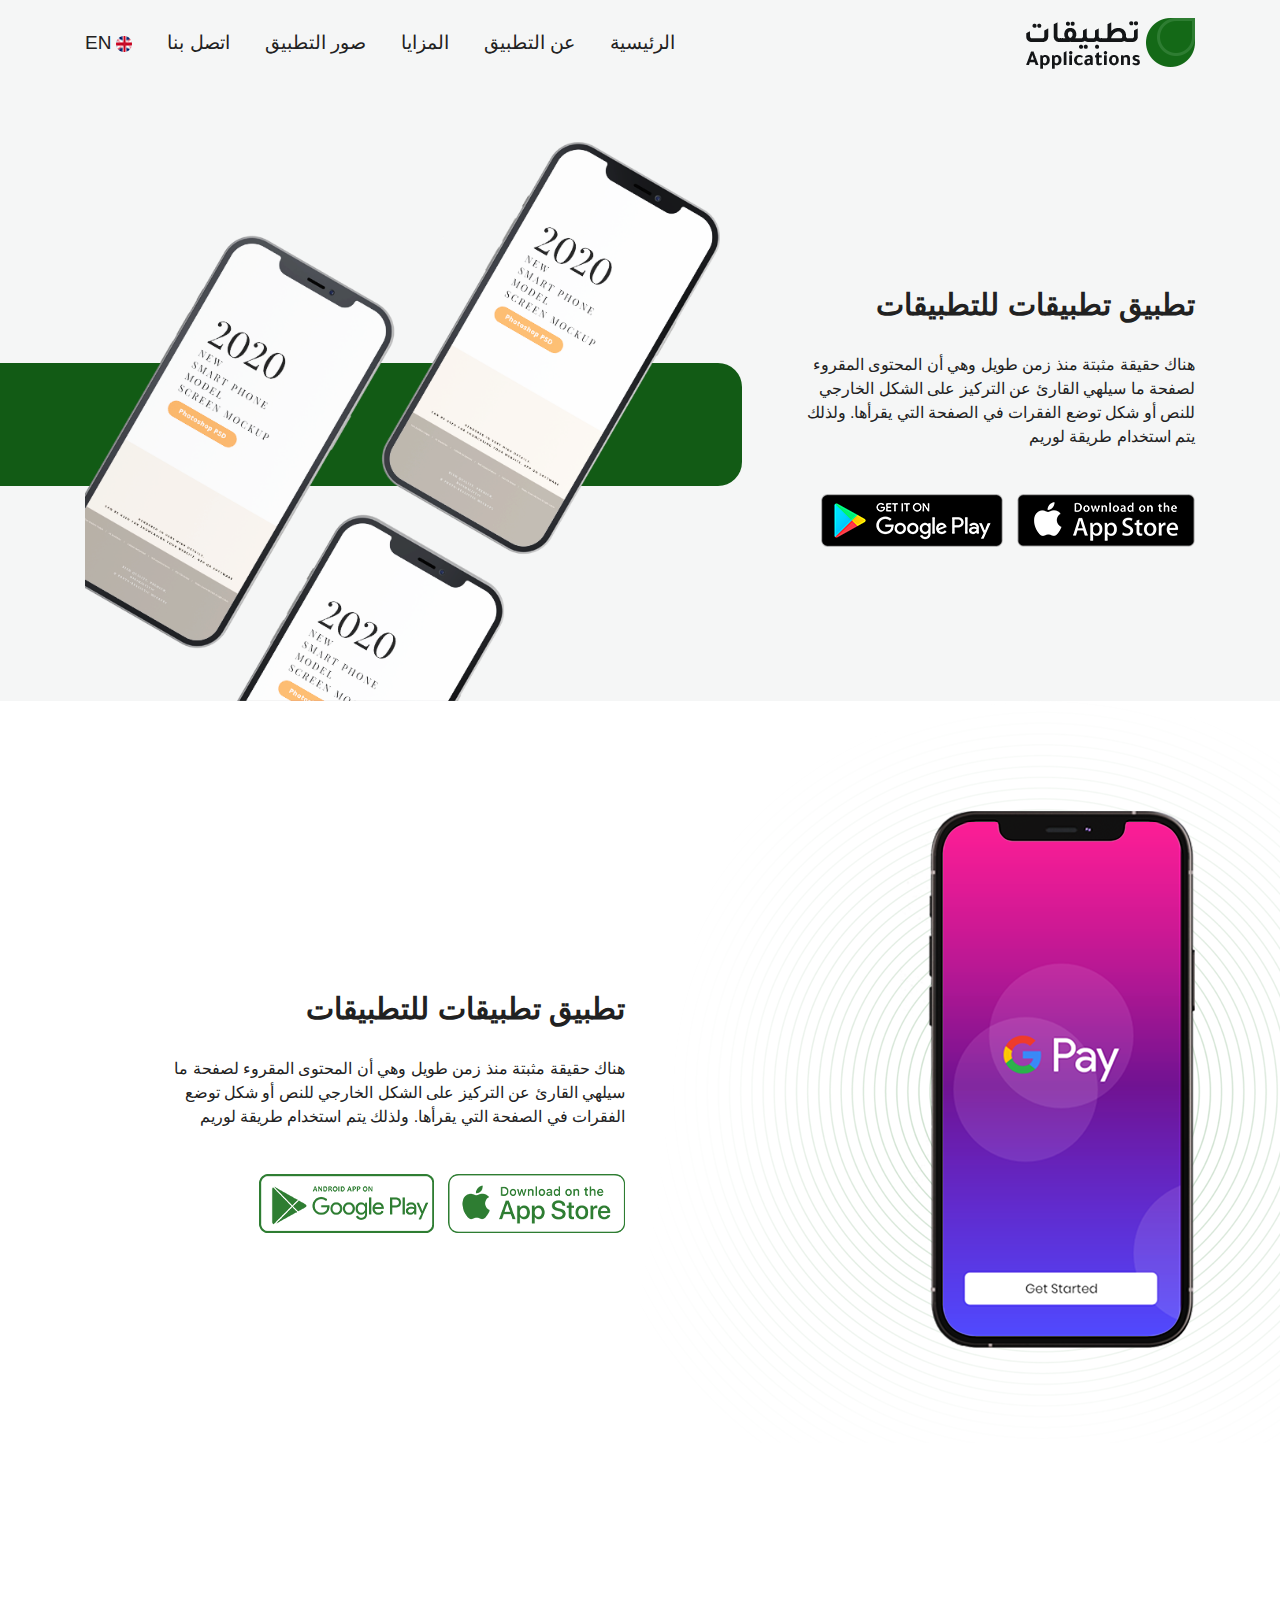
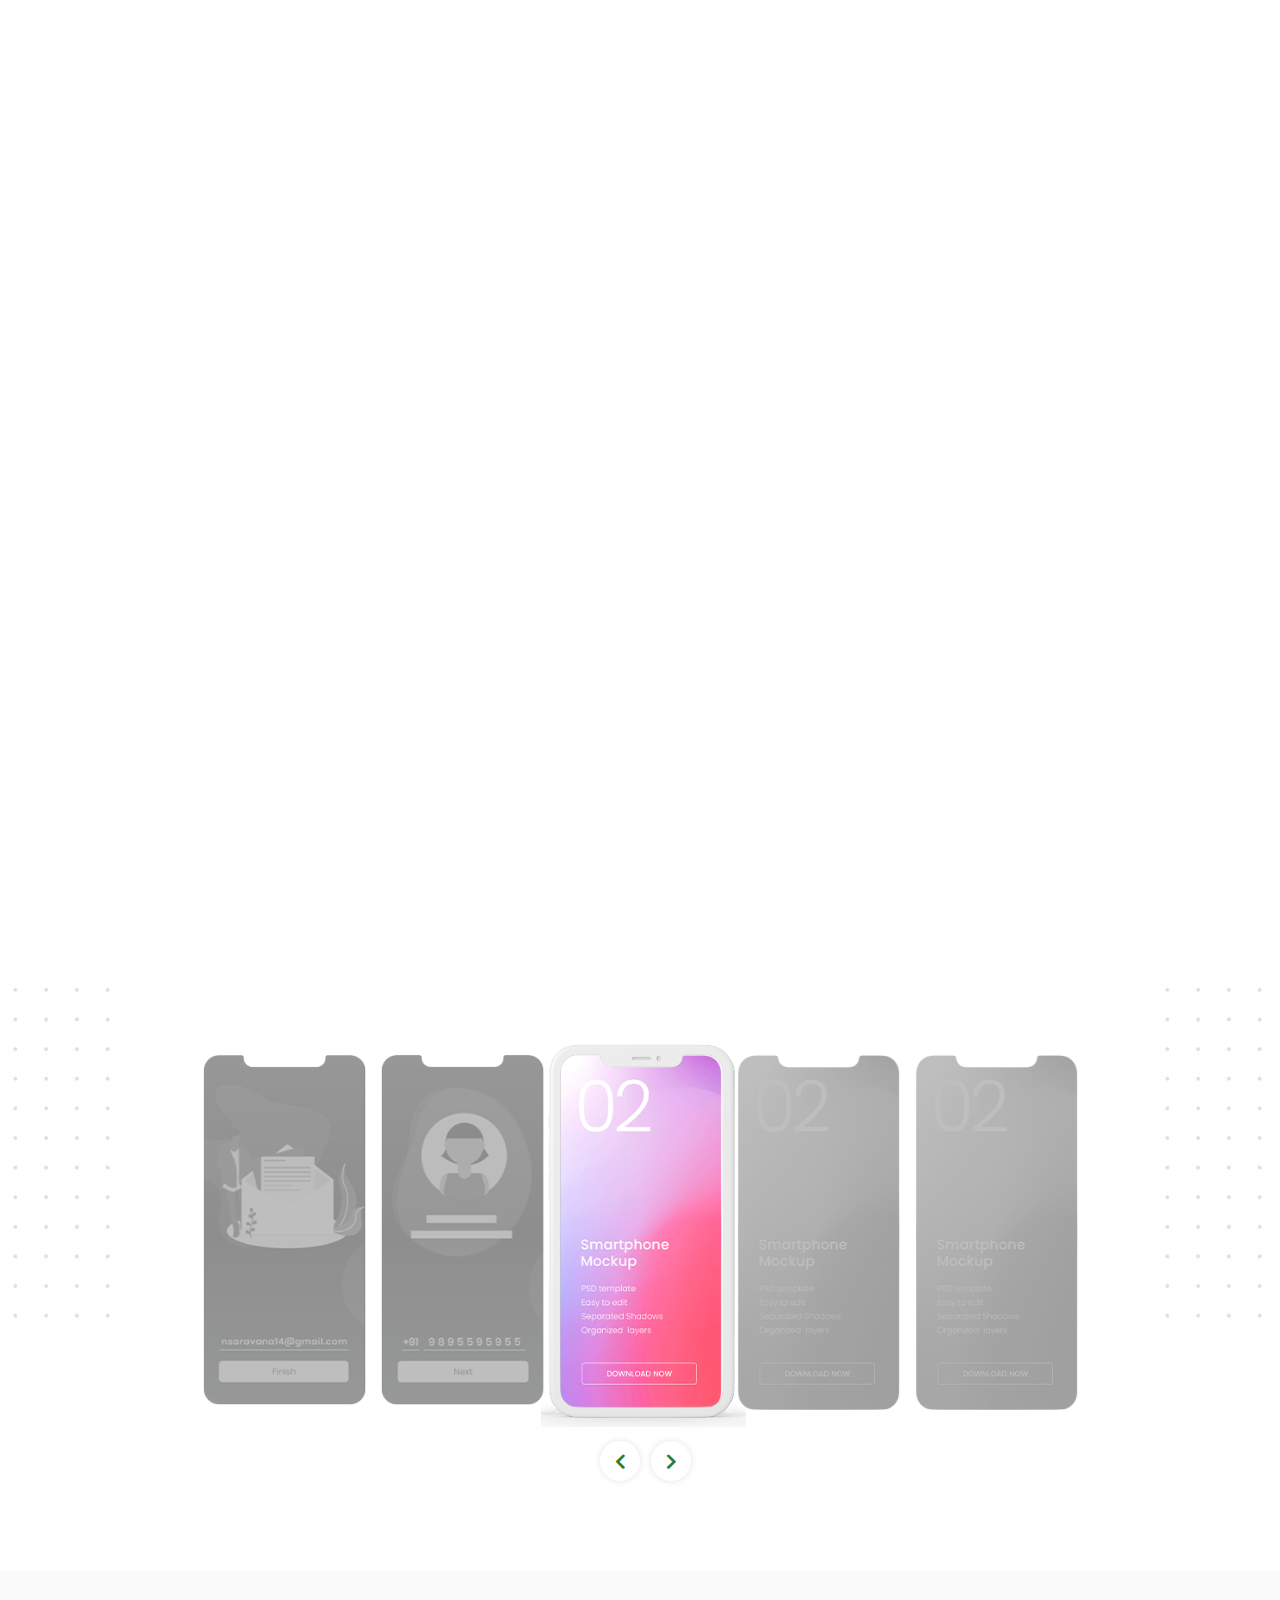
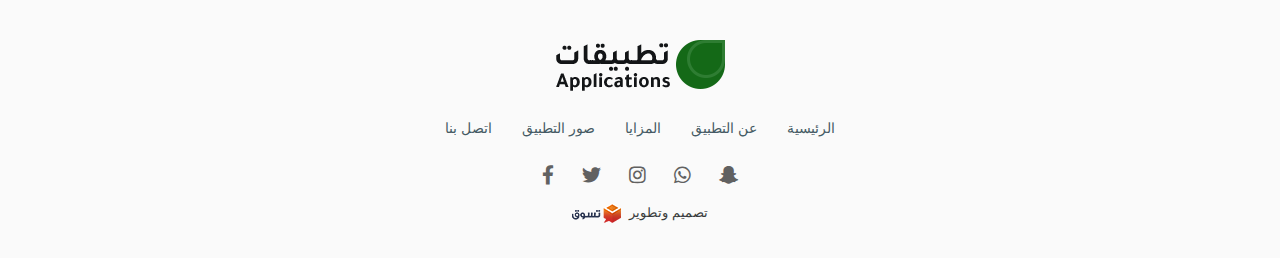
==== index.html @ d82e2bff "first commit" ====
<!doctype html>
<html lang="ar" dir="rtl">

<head>
    <meta charset="utf-8">
    <meta http-equiv="X-UA-Compatible" content="IE=edge">
    <meta name="viewport" content="width=device-width, initial-scale=1">
    <title>app</title>
    <link rel="icon" href="images/fav.png" type="image/png">
    <link rel="stylesheet" href="css/all.min.css">
    <link rel="stylesheet" href="css/bootstrap.min.css">
    <link rel="stylesheet" href="css/bootstrap-rtl.min.css">
    <link rel="stylesheet" href="css/fonts.css">
    <link rel="stylesheet" href="css/animate.css">
    <link rel="stylesheet" href="css/Linearicons.css">
    <link rel="stylesheet" href="css/swiper.min.css">
    <link rel="stylesheet" href="css/style.css">
</head>

<body>
    <!-- header section -->
    <header>
        <div class="top-header navbar-sticky">
            <div class="container position-relative">
                <div class="nav-header">
                    <figure class="img-logo">
                        <a href="#">
                            <img src="images/logo.png" class="img-fluid">
                        </a>
                    </figure>
                    <div class="navgition">
                        <div class="nav-head">
                            <figure>
                                <img src="images/logo.png" class="img-fluid" alt="img-logo">
                            </figure>
                            <a class="fixall close-btn">
                                <i class="fas fa-times"></i>
                            </a>
                        </div>
                        <ul class="big-menu list-unstyled">
                            <li>
                                <a href="#" id="scroll-to-main">
                                    الرئيسية 
                                </a>
                            </li>
                            <li>
                                <a href="#" id="scroll-to-about">
                                    عن التطبيق 
                                </a>
                            </li>
                            <li>
                                <a href="#" id="scroll-to-features">
                                    المزايا
                                </a>
                            </li>
                            <li>
                                <a href="#" id="scroll-to-screen">
                                    صور التطبيق 
                                </a>
                            </li> 
                            <li>
                                <a href="#" id="scroll-to-footer">
                                   اتصل بنا
                                </a>
                            </li> 
                            <li>
                                <div class="lang-section">
                                    <img src="images/lang-en.png" alt="lang-img">
                                    <div class="dropdown">
                                        <span class="lang-word chevron-down">EN</span>
                                        <div class="dropdown-content">
                                            <a class="cat-drop" href="index-en.html">English</a>
                                            <a class="cat-drop" href="index.html">العربيه</a>
                                        </div>
                                    </div>
                                </div>
                            </li>
                        </ul>
                    </div>
                    <div class="header-icons">
                        <div class="lang-section">
                            <img src="images/lang-en.png" alt="lang-img">
                            <div class="dropdown">
                                <span class="lang-word chevron-down">EN</span>
                                <div class="dropdown-content">
                                    <a class="cat-drop" href="index-en.html">English</a>
                                    <a class="cat-drop" href="index.html">العربيه</a>
                                </div>
                            </div>
                        </div>
                        <div class="show-icons">
                            <a class="menu-bars fixall" id="menu-id" href="#!">
                                <i class="fas fa-bars"></i>
                                القائمة
                            </a>
                        </div>
                    </div>
                </div>
            </div>
        </div>
    </header>
    <!-- header section     -->
    <!-- main -->
    <main id="main">
        <div class="container">
            <div class="main-cont">
                <div class="row">
                    <div class="col-lg-5 col-md-12">
                        <div class="main-content">
                            <h2 class="main-head">
                                تطبيق تطبيقات للتطبيقات
                            </h2>
                            <p class="main-pargh">
                                هناك حقيقة مثبتة منذ زمن طويل وهي أن المحتوى المقروء لصفحة ما سيلهي القارئ عن التركيز على الشكل الخارجي للنص أو شكل توضع الفقرات في الصفحة التي يقرأها. ولذلك يتم استخدام طريقة لوريم
                            </p>
                            <div class="main-download">
                                <a href="#" class="main-link">
                                    <img src="images/download-1.png" class="img-fluid" alt="">
                                </a>
                                <a href="#" class="main-link">
                                    <img src="images/download-2.png" class="img-fluid" alt="">
                                </a>
                            </div>
                        </div>
                    </div>
                    <div class="col-lg-7 col-md-12">
                        <div class="main-phone">
                            <img src="images/phone.png" class="img-fluid" alt="">
                        </div>
                    </div>
                </div>
            </div>
        </div>
    </main>
    <!-- main  -->
    <!-- about section -->
    <section class="about-section wow fadeInDown" wow-data-delay="5s" id="about">
        <div class="container">
            <div class="about-cont">
                <div class="row">
                    <div class="col-lg-6 col-md-12">
                        <div class="about-phone">
                            <img src="images/phone-2.png" class="img-fluid" alt="">
                        </div>
                    </div>
                    <div class="col-lg-6 col-md-12">
                        <div class="about-content">
                            <h2 class="about-head">
                                تطبيق تطبيقات للتطبيقات
                            </h2>
                            <p class="about-pargh">
                                هناك حقيقة مثبتة منذ زمن طويل وهي أن المحتوى المقروء لصفحة ما سيلهي القارئ عن التركيز على الشكل الخارجي للنص أو شكل توضع الفقرات في الصفحة التي يقرأها. ولذلك يتم استخدام طريقة لوريم
                            </p>
                            <div class="about-download">
                                <a href="#" class="about-link">
                                    <img src="images/download-01.png" class="img-fluid" alt="">
                                </a>
                                <a href="#" class="about-link">
                                    <img src="images/download-02.png" class="img-fluid" alt="">
                                </a>
                            </div>
                        </div>
                    </div>
                </div>
            </div>
        </div>       
    </section>
    <!-- about section -->
    <!-- features-section -->
    <section class="features-section wow fadeInDown" wow-data-delay="5s" id="features">
        <div class="container">
            <div class="features-title">
                <h2 class="features-header">
                    ميزاتنا تساعد على تحسين الاعمال
                </h2>
            </div>
            <div class="features">
                <div class="features-div">
                    <div class="features-cont">
                        <div class="features-slidess">
                            <div class="features-box">
                                <div class="icon-cont">
                                    <i class="fas fa-layer-group features-icon"></i>
                                </div>
                                <div class="features-content">
                                    <h5 class="features-h">سريع ومحسن</h5>
                                    <span class="features-span">هناك حقيقة مثبتة منذ زمن طويل وهي أن المحتوى المقروء لصفحة
                                    ما سيلهي القارئ عن التركيز على الشكل الخارجي للنص أو شكل توضع
                                    </span> 
                                </div>             
                            </div>
                        </div>
                        <div class="features-slidess">
                            <div class="features-box">
                                <div class="icon-cont">
                                    <i class="fas fa-layer-group features-icon"></i>
                                </div>
                                <div class="features-content">
                                    <h5 class="features-h">سريع ومحسن</h5>
                                    <span class="features-span">هناك حقيقة مثبتة منذ زمن طويل وهي أن المحتوى المقروء لصفحة
                                    ما سيلهي القارئ عن التركيز على الشكل الخارجي للنص أو شكل توضع
                                    </span> 
                                </div>             
                            </div>
                        </div>
                        <div class="features-slidess">
                            <div class="features-box">
                                <div class="icon-cont">
                                    <i class="fas fa-paint-brush features-icon"></i>
                                </div>
                                <div class="features-content">
                                    <h5 class="features-h">سريع ومحسن</h5>
                                    <span class="features-span">هناك حقيقة مثبتة منذ زمن طويل وهي أن المحتوى المقروء لصفحة
                                    ما سيلهي القارئ عن التركيز على الشكل الخارجي للنص أو شكل توضع
                                    </span> 
                                </div>             
                            </div>
                        </div>
                        <div class="features-slidess">
                            <div class="features-box">
                                <div class="icon-cont">
                                    <i class="fas fa-paint-brush features-icon"></i>
                                </div>
                                <div class="features-content">
                                    <h5 class="features-h">سريع ومحسن</h5>
                                    <span class="features-span">هناك حقيقة مثبتة منذ زمن طويل وهي أن المحتوى المقروء لصفحة
                                    ما سيلهي القارئ عن التركيز على الشكل الخارجي للنص أو شكل توضع
                                    </span> 
                                </div>             
                            </div>
                        </div>
                        <div class="features-slidess">
                            <div class="features-box">
                                <div class="icon-cont">
                                    <i class="fas fa-headset features-icon"></i>
                                </div>
                                <div class="features-content">
                                    <h5 class="features-h">سريع ومحسن</h5>
                                    <span class="features-span">هناك حقيقة مثبتة منذ زمن طويل وهي أن المحتوى المقروء لصفحة
                                    ما سيلهي القارئ عن التركيز على الشكل الخارجي للنص أو شكل توضع
                                    </span> 
                                </div>             
                            </div>
                        </div>
                        <div class="features-slidess">
                            <div class="features-box">
                                <div class="icon-cont">
                                    <i class="fas fa-headset features-icon"></i>
                                </div>
                                <div class="features-content">
                                    <h5 class="features-h">سريع ومحسن</h5>
                                    <span class="features-span">هناك حقيقة مثبتة منذ زمن طويل وهي أن المحتوى المقروء لصفحة
                                    ما سيلهي القارئ عن التركيز على الشكل الخارجي للنص أو شكل توضع
                                    </span> 
                                </div>             
                            </div>
                        </div>
                    </div>
                </div>
            </div>
        </div>
    </section>
    <!-- features-section -->
    <!-- download-section -->
    <section class="download-section wow fadeInDown" wow-data-delay="5s">
        <div class="container">
            <div class="downlaod-cont">
                <h2 class="download-h">
                    احصل على التطبيق الأن متوفر على ..
                </h2>
                <div class="download-btn">
                    <a href="#" class="download-link">
                        <img src="images/download-03.png" class="img-fluid" alt="">
                    </a>
                    <a href="#" class="download-link">
                        <img src="images/download-04.png" class="img-fluid" alt="">
                    </a>
                </div>
            </div>
        </div>
    </section>
    <!-- download-section -->
    <!-- screen slider -->
    <section class="screen-section" id="screen">
        <div class="container">
            <div class="screen-title wow fadeInDown" wow-data-delay="5s">
                <h3 class="screen-head">واجهات التطبيق</h3>
                <p class="screen-pargh">
                    هناك حقيقة مثبتة منذ زمن طويل وهي أن المحتوى المقروء لصفحة ما سيلهي القارئ عن التركيز على الشكل الخارجي للنص أو شكل توضع
                </p>
            </div>
            <div class="screen-slider">
                <div class="swiper-container">
                    <div class="swiper-wrapper">
                        <div class="swiper-slide">
                            <div class="screen">
                                <img src="images/phone-slider.png" class="img-fluid"> 
                            </div>   
                        </div>
                        <div class="swiper-slide">
                            <div class="screen">
                                <img src="images/phone-slider-02.png" class="img-fluid"> 
                            </div>   
                        </div>
                        <div class="swiper-slide">
                            <div class="screen">
                                <img src="images/phone-slider-03.png" class="img-fluid">  
                            </div>   
                        </div>
                        <div class="swiper-slide">
                            <div class="screen">
                                <img src="images/phone-slider.png" class="img-fluid"> 
                            </div>   
                        </div>
                        <div class="swiper-slide">
                            <div class="screen">
                                <img src="images/phone-slider.png" class="img-fluid">  
                            </div>   
                        </div>
                    </div>
                </div>
                <div class="swiper-btn-prev swiper-btn"><i class="fas fa-chevron-right"></i></div>
                <div class="swiper-btn-next swiper-btn"><i class="fas fa-chevron-left"></i></div>
                <img src="images/Layer 1.png" alt="" class="float-img">
            </div>
        </div>
    </section> 
    <!-- product slider -->
    <!-- footer section -->
    <footer id="footer">
        <div class="container">
            <div class="footer-cont">
                <div class="first-footer">
                    <figure>
                        <img src="images/logo.png" class="img-fluid" alt="img-logo">
                    </figure>
                </div>
                <div class="second-footer">
                    <ul class="footer-nav">
                        <li class="footer-list">
                            <a href="#" class="li-link">
                                الرئيسية
                            </a>
                        </li>
                        <li class="footer-list">
                            <a href="#" class="li-link">
                                عن التطبيق
                            </a>
                        </li>
                        <li class="footer-list">
                            <a href="#" class="li-link">
                                المزايا
                            </a>
                        </li>
                        <li class="footer-list">
                            <a href="#" class="li-link">
                                صور التطبيق
                            </a>
                        </li>
                        <li class="footer-list">
                            <a href="#" class="li-link">
                                اتصل بنا
                            </a>
                        </li>
                    </ul>
                </div>
                <div class="social">
                    <a href="#" class="social-link">
                        <i class="fab fa-facebook-f"></i>
                    </a>
                    <a href="#" class="social-link">
                        <i class="fab fa-twitter"></i>
                    </a>
                    <a href="#" class="social-link">
                        <i class="fab fa-instagram"></i>
                    </a>
                    <a href="#" class="social-link">
                        <i class="fab fa-whatsapp"></i>
                    </a>
                    <a href="#" class="social-link">
                        <i class="fab fa-snapchat-ghost"></i>
                    </a>
                </div>  
                <div class="design-text">
                    تصميم وتطوير
                    <a href="#">
                        <img src="images/tasawk.png" alt="taswak" class="taswak-img">
                    </a>
                </div>
            </div>
        </div> 
    </footer>
    <!-- footer section -->
    <!-- overlay -->
    <div class="overlay-box"></div>
    <div class="overlay-box2"></div>
    <!-- overlay -->
    <script src="js/jquery-3.4.1.min.js"></script>
    <script src="js/bootstrap.min.js"></script>
    <script src="js/swiper.min.js"></script>
    <script src="js/wow.min.js"></script>
    <script src="js/script.js"></script>

</body>

</html>
---- css/fonts.css ----
@font-face {
    font-family: "TajawalExtraLight";
    src: url("../webfonts/Tajawal/Tajawal-ExtraLight.woff2") format("woff2"), url("../webfonts/Tajawal/Tajawal-ExtraLight.woff") format("woff"), url("../webfonts/Tajawal/Tajawal-ExtraLight.ttf") format("truetype");
    font-weight: 200;
    font-style: normal;
}

@font-face {
    font-family: "TajawalLight";
    src: url("../webfonts/Tajawal/Tajawal-Light.woff2") format("woff2"), url("../webfonts/Tajawal/Tajawal-Light.woff") format("woff"), url("../webfonts/Tajawal/Tajawal-Light.ttf") format("truetype");
    font-weight: 300;
    font-style: normal;
}

@font-face {
    font-family: "TajawalRegular";
    src: url("../webfonts/Tajawal/Tajawal-Regular.woff2") format("woff2"), url("../webfonts/Tajawal/Tajawal-Regular.woff") format("woff"), url("../webfonts/Tajawal/Tajawal-Regular.ttf") format("truetype");
    font-weight: 400;
    font-style: normal;
}

@font-face {
    font-family: "TajawalMedium";
    src: url("../webfonts/Tajawal/Tajawal-Medium.woff2") format("woff2"), url("../webfonts/Tajawal/Tajawal-Medium.woff") format("woff"), url("../webfonts/Tajawal/Tajawal-Medium.ttf") format("truetype");
    font-weight: 500;
    font-style: normal;
}

@font-face {
    font-family: "TajawalBold";
    src: url("../webfonts/Tajawal/Tajawal-Bold.woff2") format("woff2"), url("../webfonts/Tajawal/Tajawal-Bold.woff") format("woff"), url("../webfonts/Tajawal/Tajawal-Bold.ttf") format("truetype");
    font-weight: 700;
    font-style: normal;
}

@font-face {
    font-family: "TajawalExtraBold";
    src: url("../webfonts/Tajawal/Tajawal-ExtraBold.woff2") format("woff2"), url("../webfonts/Tajawal/Tajawal-ExtraBold.woff") format("woff"), url("../webfonts/Tajawal/Tajawal-ExtraBold.ttf") format("truetype");
    font-weight: 800;
    font-style: normal;
}

@font-face {
    font-family: "TajawalBlack";
    src: url("../webfonts/Tajawal/Tajawal-Black.woff2") format("woff2"), url("../webfonts/Tajawal/Tajawal-Black.woff") format("woff"), url("../webfonts/Tajawal/Tajawal-Black.ttf") format("truetype");
    font-weight: 900;
    font-style: normal;
}
---- css/Linearicons.css ----
@font-face {
	font-family: 'Linearicons-Free';
	 src: url('../webfonts/Linearicons/Linearicons-Free.eot?w118d');
     src: url('../webfonts/Linearicons/Linearicons-Free.eot?#iefixw118d') format('embedded-opentype'),
          url('../webfonts/Linearicons/Linearicons-Free.woff2?w118d') format('woff2'),
          url('../webfonts/Linearicons/Linearicons-Free.woff?w118d') format('woff'), url('../webfonts/Linearicons/Linearicons-Free.ttf?w118d')             format('truetype'), 
          url('../webfonts/Linearicons/Linearicons-Free.svg?w118d#Linearicons-Free') format('svg');;
	font-weight: normal;
	font-style: normal;
}

.lnr {
	font-family: 'Linearicons-Free';
	speak: none;
	font-style: normal;
	font-weight: normal;
	font-variant: normal;
	text-transform: none;
	line-height: 1;

	/* Better Font Rendering =========== */
	-webkit-font-smoothing: antialiased;
	-moz-osx-font-smoothing: grayscale;
}

.lnr-home:before {
	content: "\e800";
}
.lnr-apartment:before {
	content: "\e801";
}
.lnr-pencil:before {
	content: "\e802";
}
.lnr-magic-wand:before {
	content: "\e803";
}
.lnr-drop:before {
	content: "\e804";
}
.lnr-lighter:before {
	content: "\e805";
}
.lnr-poop:before {
	content: "\e806";
}
.lnr-sun:before {
	content: "\e807";
}
.lnr-moon:before {
	content: "\e808";
}
.lnr-cloud:before {
	content: "\e809";
}
.lnr-cloud-upload:before {
	content: "\e80a";
}
.lnr-cloud-download:before {
	content: "\e80b";
}
.lnr-cloud-sync:before {
	content: "\e80c";
}
.lnr-cloud-check:before {
	content: "\e80d";
}
.lnr-database:before {
	content: "\e80e";
}
.lnr-lock:before {
	content: "\e80f";
}
.lnr-cog:before {
	content: "\e810";
}
.lnr-trash:before {
	content: "\e811";
}
.lnr-dice:before {
	content: "\e812";
}
.lnr-heart:before {
	content: "\e813";
}
.lnr-star:before {
	content: "\e814";
}
.lnr-star-half:before {
	content: "\e815";
}
.lnr-star-empty:before {
	content: "\e816";
}
.lnr-flag:before {
	content: "\e817";
}
.lnr-envelope:before {
	content: "\e818";
}
.lnr-paperclip:before {
	content: "\e819";
}
.lnr-inbox:before {
	content: "\e81a";
}
.lnr-eye:before {
	content: "\e81b";
}
.lnr-printer:before {
	content: "\e81c";
}
.lnr-file-empty:before {
	content: "\e81d";
}
.lnr-file-add:before {
	content: "\e81e";
}
.lnr-enter:before {
	content: "\e81f";
}
.lnr-exit:before {
	content: "\e820";
}
.lnr-graduation-hat:before {
	content: "\e821";
}
.lnr-license:before {
	content: "\e822";
}
.lnr-music-note:before {
	content: "\e823";
}
.lnr-film-play:before {
	content: "\e824";
}
.lnr-camera-video:before {
	content: "\e825";
}
.lnr-camera:before {
	content: "\e826";
}
.lnr-picture:before {
	content: "\e827";
}
.lnr-book:before {
	content: "\e828";
}
.lnr-bookmark:before {
	content: "\e829";
}
.lnr-user:before {
	content: "\e82a";
}
.lnr-users:before {
	content: "\e82b";
}
.lnr-shirt:before {
	content: "\e82c";
}
.lnr-store:before {
	content: "\e82d";
}
.lnr-cart:before {
	content: "\e82e";
}
.lnr-tag:before {
	content: "\e82f";
}
.lnr-phone-handset:before {
	content: "\e830";
}
.lnr-phone:before {
	content: "\e831";
}
.lnr-pushpin:before {
	content: "\e832";
}
.lnr-map-marker:before {
	content: "\e833";
}
.lnr-map:before {
	content: "\e834";
}
.lnr-location:before {
	content: "\e835";
}
.lnr-calendar-full:before {
	content: "\e836";
}
.lnr-keyboard:before {
	content: "\e837";
}
.lnr-spell-check:before {
	content: "\e838";
}
.lnr-screen:before {
	content: "\e839";
}
.lnr-smartphone:before {
	content: "\e83a";
}
.lnr-tablet:before {
	content: "\e83b";
}
.lnr-laptop:before {
	content: "\e83c";
}
.lnr-laptop-phone:before {
	content: "\e83d";
}
.lnr-power-switch:before {
	content: "\e83e";
}
.lnr-bubble:before {
	content: "\e83f";
}
.lnr-heart-pulse:before {
	content: "\e840";
}
.lnr-construction:before {
	content: "\e841";
}
.lnr-pie-chart:before {
	content: "\e842";
}
.lnr-chart-bars:before {
	content: "\e843";
}
.lnr-gift:before {
	content: "\e844";
}
.lnr-diamond:before {
	content: "\e845";
}
.lnr-linearicons:before {
	content: "\e846";
}
.lnr-dinner:before {
	content: "\e847";
}
.lnr-coffee-cup:before {
	content: "\e848";
}
.lnr-leaf:before {
	content: "\e849";
}
.lnr-paw:before {
	content: "\e84a";
}
.lnr-rocket:before {
	content: "\e84b";
}
.lnr-briefcase:before {
	content: "\e84c";
}
.lnr-bus:before {
	content: "\e84d";
}
.lnr-car:before {
	content: "\e84e";
}
.lnr-train:before {
	content: "\e84f";
}
.lnr-bicycle:before {
	content: "\e850";
}
.lnr-wheelchair:before {
	content: "\e851";
}
.lnr-select:before {
	content: "\e852";
}
.lnr-earth:before {
	content: "\e853";
}
.lnr-smile:before {
	content: "\e854";
}
.lnr-sad:before {
	content: "\e855";
}
.lnr-neutral:before {
	content: "\e856";
}
.lnr-mustache:before {
	content: "\e857";
}
.lnr-alarm:before {
	content: "\e858";
}
.lnr-bullhorn:before {
	content: "\e859";
}
.lnr-volume-high:before {
	content: "\e85a";
}
.lnr-volume-medium:before {
	content: "\e85b";
}
.lnr-volume-low:before {
	content: "\e85c";
}
.lnr-volume:before {
	content: "\e85d";
}
.lnr-mic:before {
	content: "\e85e";
}
.lnr-hourglass:before {
	content: "\e85f";
}
.lnr-undo:before {
	content: "\e860";
}
.lnr-redo:before {
	content: "\e861";
}
.lnr-sync:before {
	content: "\e862";
}
.lnr-history:before {
	content: "\e863";
}
.lnr-clock:before {
	content: "\e864";
}
.lnr-download:before {
	content: "\e865";
}
.lnr-upload:before {
	content: "\e866";
}
.lnr-enter-down:before {
	content: "\e867";
}
.lnr-exit-up:before {
	content: "\e868";
}
.lnr-bug:before {
	content: "\e869";
}
.lnr-code:before {
	content: "\e86a";
}
.lnr-link:before {
	content: "\e86b";
}
.lnr-unlink:before {
	content: "\e86c";
}
.lnr-thumbs-up:before {
	content: "\e86d";
}
.lnr-thumbs-down:before {
	content: "\e86e";
}
.lnr-magnifier:before {
	content: "\e86f";
}
.lnr-cross:before {
	content: "\e870";
}
.lnr-menu:before {
	content: "\e871";
}
.lnr-list:before {
	content: "\e872";
}
.lnr-chevron-up:before {
	content: "\e873";
}
.lnr-chevron-down:before {
	content: "\e874";
}
.lnr-chevron-left:before {
	content: "\e875";
}
.lnr-chevron-right:before {
	content: "\e876";
}
.lnr-arrow-up:before {
	content: "\e877";
}
.lnr-arrow-down:before {
	content: "\e878";
}
.lnr-arrow-left:before {
	content: "\e879";
}
.lnr-arrow-right:before {
	content: "\e87a";
}
.lnr-move:before {
	content: "\e87b";
}
.lnr-warning:before {
	content: "\e87c";
}
.lnr-question-circle:before {
	content: "\e87d";
}
.lnr-menu-circle:before {
	content: "\e87e";
}
.lnr-checkmark-circle:before {
	content: "\e87f";
}
.lnr-cross-circle:before {
	content: "\e880";
}
.lnr-plus-circle:before {
	content: "\e881";
}
.lnr-circle-minus:before {
	content: "\e882";
}
.lnr-arrow-up-circle:before {
	content: "\e883";
}
.lnr-arrow-down-circle:before {
	content: "\e884";
}
.lnr-arrow-left-circle:before {
	content: "\e885";
}
.lnr-arrow-right-circle:before {
	content: "\e886";
}
.lnr-chevron-up-circle:before {
	content: "\e887";
}
.lnr-chevron-down-circle:before {
	content: "\e888";
}
.lnr-chevron-left-circle:before {
	content: "\e889";
}
.lnr-chevron-right-circle:before {
	content: "\e88a";
}
.lnr-crop:before {
	content: "\e88b";
}
.lnr-frame-expand:before {
	content: "\e88c";
}
.lnr-frame-contract:before {
	content: "\e88d";
}
.lnr-layers:before {
	content: "\e88e";
}
.lnr-funnel:before {
	content: "\e88f";
}
.lnr-text-format:before {
	content: "\e890";
}
.lnr-text-format-remove:before {
	content: "\e891";
}
.lnr-text-size:before {
	content: "\e892";
}
.lnr-bold:before {
	content: "\e893";
}
.lnr-italic:before {
	content: "\e894";
}
.lnr-underline:before {
	content: "\e895";
}
.lnr-strikethrough:before {
	content: "\e896";
}
.lnr-highlight:before {
	content: "\e897";
}
.lnr-text-align-left:before {
	content: "\e898";
}
.lnr-text-align-center:before {
	content: "\e899";
}
.lnr-text-align-right:before {
	content: "\e89a";
}
.lnr-text-align-justify:before {
	content: "\e89b";
}
.lnr-line-spacing:before {
	content: "\e89c";
}
.lnr-indent-increase:before {
	content: "\e89d";
}
.lnr-indent-decrease:before {
	content: "\e89e";
}
.lnr-pilcrow:before {
	content: "\e89f";
}
.lnr-direction-ltr:before {
	content: "\e8a0";
}
.lnr-direction-rtl:before {
	content: "\e8a1";
}
.lnr-page-break:before {
	content: "\e8a2";
}
.lnr-sort-alpha-asc:before {
	content: "\e8a3";
}
.lnr-sort-amount-asc:before {
	content: "\e8a4";
}
.lnr-hand:before {
	content: "\e8a5";
}
.lnr-pointer-up:before {
	content: "\e8a6";
}
.lnr-pointer-right:before {
	content: "\e8a7";
}
.lnr-pointer-down:before {
	content: "\e8a8";
}
.lnr-pointer-left:before {
	content: "\e8a9";
}
---- css/style.css ----
body {
    font-family: 'Tajawal', sans-serif;
    box-sizing: border-box;
    margin: 0;
    padding: 0;
    background-color: #fff;
}
.overflow{
    overflow: hidden;
}
figure{
    margin: 0;
}
/*style scroll bar*/
/* width */
::-webkit-scrollbar {
    width: 6px;
  }
  
  /* Track */
  ::-webkit-scrollbar-track {
    background: #fff; 
  }
   
  /* Handle */
  ::-webkit-scrollbar-thumb {
    background: #125b15; 
  }
  
  /* Handle on hover */
  ::-webkit-scrollbar-thumb:hover {
    background: #212121; 
  }
  /*                          header section                     */
  /*                          dropdown                            */
.dropdown {
    position: relative;
    display: inline-block;
    transition: all 0.3s ease-in-out;
}
  
  /* Dropdown Content (Hidden by Default) */
  .dropdown-content {
    /* display: none; */
    visibility: hidden;
    opacity: 0;
    position: absolute;
    background-color: #fff;
    color: #424242;
    text-align: center;
    min-width: 120px;
    box-shadow: 0px 0px 7px 0px rgba(0, 0, 0, 0.11);
    border-radius: 13px;
    z-index: 5;
    top: 35px;
    left: 50%;
    transform: translateX(-50%);
    padding: 4px 0 4px;
    transition: all 0.3s ease-in-out;
}

.dropdown-content::before {
    content: '';
    display: block;
    width: 0;
    height: 0;
    border-left: 8px solid transparent;
    border-right: 8px solid transparent;
    border-bottom: 8px solid #fff;
    position: absolute;
    top: -8px;
    left: 50%;
    transform: translateX(-50%);
    transition: 0.3s;
    opacity: 1;
}  
/* Links inside the dropdown */
.nav-header .dropdown-content a,
.dropdown-content a {
    color: #616161;
    padding: 4px 0 4px;
    text-decoration: none;
    display: block;
    font-weight: 500;
    font-size: 14px;   
    transition: all .3s ease-in-out;
}
.nav-header .dropdown-content a:hover,
.dropdown-content a:hover{
    color: #b09f40;
} 


  /* Show the dropdown menu on hover */
.dropdown:hover .dropdown-content {
    /* display: block; */
    visibility: visible;
    opacity: 1;    
}
.chevron-down{
    /* line-height: 38px;also height of div */
    color: #212121;
    cursor: pointer;
    transition: all 0.3s ease-in-out;
}

/*                          dropdown                            */
/*top header*/
header {
    /* position: relative; */
    /* margin-bottom: 78px; */
}
.top-header {
    /* position: absolute;
    top: 0;
    left: 0;
    right: 0; */
    padding-top: 0;
    padding-bottom: 0;
    z-index: 999;
    -webkit-transition: .3s;
    transition: .3s;
    background: #f5f6f6;
}
.top-header.navbar-sticky {
    -webkit-transition: none;
    transition: none;
}
.top-header.navbar-sticky-moved-up {
    position: fixed;
    top: 0;
    left: 0;
    right: 0;
    background: #fff;
    margin-top: -170px;
}
.top-header.navbar-sticky-transitioned {
    -webkit-transition: .3s;
    transition: .3s;
}
.top-header.navbar-sticky-on {
    margin-top: 0;
    -webkit-transition: .3s;
    transition: .3s;
    -webkit-box-shadow: rgb(0 0 0 / 10%) 0px 0px 20px;
    box-shadow: rgb(0 0 0 / 10%) 0px 0px 20px;
}
.top-header a{
    text-decoration: none;
}
.header-icons{
    display: none;
}
.nav-header{
    display: flex;
    justify-content: space-between;
    align-items: center;
    padding: 18px 0;
    transition: all 0.3s ease-in-out;
}
.nav-header li a{
    color: #212121;
    font-size: 19px;
    font-weight: 500;
    text-transform: capitalize;
    transition: all 0.3s ease-in-out;
}

.nav-header li a:hover{
    color: #b09f40;
}
.nav-header li{
    margin-inline-end: 35px;
}
.nav-header li:last-of-type{
    margin-inline-end: 0;
}
.nav-header .big-menu{
    display: flex;
    align-items: center;
    justify-content: space-between;
    margin: 0;
    padding: 0;
}
.nav-header figure{
    margin: 0;
}
.nav-header figure img{
    width: 100%;
}
.nav-head {
    height: 38px;
    width: 100%;
    display: none;
    align-items: center;
    justify-content: space-between;
    padding: 0 15px;
}
.lang-section .lang-word{
    color: #212121;
    font-size: 19px;
    font-weight: 500;
    transition: all 0.3s ease-in-out;
}
.lang-section .lang-word:hover{
    color: #b09f40;
}
.lang-section{
    display: flex;
    align-items: center;
}
.lang-section img{
    margin-inline-end: 5px;
}
/*                          header section                     */
/*                           main                   */
main{
    position: relative;
    background-color: #f5f6f6;
    overflow: hidden;
}
main::after{
    content: "";
    background-color: #125b15;
    position: absolute;
    top: 45%;
    left: 0;
    width: 58%;
    height: 123px;
    border-top-right-radius: 24px;
    border-bottom-right-radius: 24px;
    z-index: 1;
}
html[dir=ltr] main::after{
    transform: scaleX(-1);
    left: auto;
    right: 0;
}
.main-cont{
    padding: 55px 0 0;
    position: relative;
    z-index: 2;
}
.main-content{
    padding-top: 145px;
    text-align: start;
}
.main-head{
    text-transform: capitalize;
    font-weight: 700;
    font-size: 30px;
    color: #212121;
    margin-bottom: 30px;
}
.main-pargh{
    font-weight: 400;
    font-size: 16px;
    color: #212121;
    margin-bottom: 45px;
    padding-inline-end: 44px;
}
.main-link{
    display: inline-flex;
}
.main-link:first-of-type{
    margin-inline-end: 10px;
}
html[dir=ltr] .main-phone img{
    transform: scaleX(-1);
}
/*                          main                             */
/*                          about-section                             */
.about-section{
    position: relative;
    overflow: hidden;
    padding: 110px 0 95px;
}
.about-section::after{
    content: "";
    background-image: url(../images/back-phone-2.png);
    position: absolute;
    top: 0;
    left: 0;
    width: 50%;
    height: 100%;
    z-index: 1;
}
html[dir=rtl] .about-section::after{
    left: auto;
    right: 0;
}
.about-phone{
    text-align: start;
}
html[dir=ltr] .about-phone{
    text-align: center;
}
.about-cont{
    padding: 0;
    position: relative;
    z-index: 2;
}
.about-content{
    padding-top: 180px;
    text-align: start;
}
.about-head{
    text-transform: capitalize;
    font-weight: 700;
    font-size: 30px;
    color: #212121;
    margin-bottom: 30px;
}
.about-pargh{
    font-weight: 400;
    font-size: 16px;
    color: #212121;
    margin-bottom: 45px;
    padding-inline-end: 44px;
}
.about-link{
    display: inline-flex;
}
.about-link:first-of-type{
    margin-inline-end: 10px;
}
/*                          about-section                             */
/*                         feature section                    */
.features-section{
    padding: 80px 0 85px;
    background-color: #fafafa;
}
.features-title{
    text-align: center;
    padding: 0 28%;
    margin-bottom: 55px;
}
.features-header{
    font-weight: 700;
    font-size: 30px;
    color: #212121;
}
.features-cont{
    display: grid;
    gap: 30px;
    grid-template-columns: repeat(2, 1fr);
}
.features-div{
    height: 100%;
}
.features-box{
    display: flex;
    align-items: center;
    background-color: #fff;
    border-radius: 19px;
    padding: 25px;
    box-shadow: 0px 0px 11px 0px rgba(0, 0, 0, 0.15);
    overflow: hidden;
    width: 100%;
    height: 100%;
    transition: all .3s ease-in-out;
}
.features-box:hover .icon-cont{
    border: 5px solid #2e7d32;
}
.features-box:hover .features-icon{
    color: #fff;
    background-color: #2e7d32;
}
.features-box .icon-cont{
    margin-inline-end: 25px;
    padding: 5px;
    border-radius: 50%;
    border-top-right-radius: 0;
    border: 5px solid #f9f7f0;
    width: 77px;
    height: 77px;
    display: flex;
    align-items: center;
    transition: all .3s ease-in-out;
}
.features-box .features-icon{
    display: flex;
    align-items: center;
    justify-content: center;
    font-size: 29px;
    width: 56px;
    height: 56px;
    background-color: #f9f7f0;
    border-radius: 50%;
    border-top-right-radius: 0;
    color: #b09f40;
    transition: all .3s ease-in-out;
}
.features-content{
    display: flex;
    flex-direction: column;
    align-items: flex-start;
}
.features-box .features-h{
    font-size: 24px;
    font-weight: 500;
    text-transform: capitalize;
    color: #212121;
    margin-bottom: 10px;
    text-align: start;
}
.features-box .features-span{
    font-size: 14px;
    font-weight: 400;
    color: #424242;
    text-align: start;
}
.feature-section {
    position: relative;
}
.feature-section .swiper-pagination {
    position: relative;
    width: 100%;
    bottom: auto;
    -webkit-box-align: center;
    -ms-flex-align: center;
    align-items: center;
    -webkit-box-pack: center;
    -ms-flex-pack: center;
    justify-content: center;
    margin-top: 30px;
}
  
  @media (max-width: 991px) {
    .feature-section .swiper-pagination {
      display: -webkit-box;
      display: -ms-flexbox;
      display: flex;
    }
  }
  
.feature-section .swiper-pagination .swiper-pagination-bullet {
    width: 5px;
    height: 5px;
    background-color: #fff;
    /* opacity: 0.5; */
    margin: 0 3px;
    -webkit-transition: all 0.3s ease-in-out;
    transition: all 0.3s ease-in-out;
    outline: none !important;
    border-radius: 50%;
}
  
.feature-section .swiper-pagination .swiper-pagination-bullet:hover {
    background-color: #b09f40;
}
  
.feature-section .swiper-pagination .swiper-pagination-bullet.swiper-pagination-bullet-active {
    background-color: #b09f40;
    opacity: 1;
}
/*                         feature section                    */
/*                     download-section                     */
.download-section{
    background-color: #2e7d32;
    margin-bottom: 115px;
}
.downlaod-cont{
    display: flex;
    justify-content: space-between;
    align-items: center;
    padding: 60px 0;
}
.download-h{
    font-weight: 700;
    font-size: 30px;
    color: #fff;
    margin-bottom: 0;
    text-align: start;
}
.download-link{
    display: inline-flex;
}
.download-link:first-of-type{
    margin-inline-end: 10px;
}
@media (max-width: 992px) {
    .download-h{
        font-size: 22px;
    }
    .download-link:first-of-type{
        margin-bottom: 10px;
    }
}
/*                     download-section                     */
/*                            screen section                           */
.screen-section{
    position: relative;
    text-align: center;
    margin-bottom: 160px;
}
.float-img {
    position: absolute;
    top: 50.9%;
    left: 50.3%;
    transform: translate(-50%, -50%);
    width: 18.4%;
    height: 108%;
    z-index: 99;
}
@media (min-width: 992px) {
    .screen-section .swiper-container{
        max-width: 875px;
    }    
}
.screen-section::before{
    content: "";
    background: url(../images/back-02.png);
    position: absolute;
    top: 12%;
    left: 0;
    width: 10%;
    height: 73%;
}
.screen-section::after{
    content: "";
    background: url(../images/back-02.png);
    position: absolute;
    top: 12%;
    right: 0;
    width: 10%;
    height: 73%;
}
.screen{
    position: relative;
    z-index: 2;
}
.screen-title{
    padding: 0 28%;
    margin-bottom: 25px;
}
.screen-head {
    text-align: center;
    text-transform: capitalize;
    font-weight: 700;
    font-size: 30px;
    color: #212121;
    margin-bottom: 30px;
}
.screen-pargh{
    font-weight: 400;
    font-size: 16px;
    color: #757575;
    margin-bottom: 0;
}
.screen-slider {
    position: relative;
}
.screen {
    display: -webkit-box;
    display: -ms-flexbox;
    display: flex;
    -webkit-box-align: center;
    -ms-flex-align: center;
    align-items: center;
    -webkit-box-pack: center;
    -ms-flex-pack: center;
    justify-content: center;
    overflow: hidden;
    width: 100%;
    border-radius: 4px;
}
.screen img{
    width: 100%;
    -webkit-transition: all 0.3s ease-in-out;
    transition: all 0.3s ease-in-out;
}
.screen-section .swiper-slide .screen{
    opacity: 0.5;
    filter: grayscale(1);
    filter: invert(0%) sepia(3%) saturate(3%) hue-rotate(314deg) brightness(50%) contrast(96%);
    /* -webkit-transform: scale(.8);
            transform: scale(.8); */
    transition: all .3s ease-in-out;
}
.screen-section .swiper-slide-active .screen{
    /* -webkit-transform: scale(1);
            transform: scale(1); */
    opacity: 1;
    filter: grayscale(0);
}
.screen-section .swiper-slide-next,
.screen-section .swiper-slide-prev{
    /* -webkit-transform: scale(.9);
            transform: scale(.9); */
}
.screen-section .swiper-slide:hover {
    -webkit-transform: scale(1);
            transform: scale(1);
}

.screen-section .swiper-btn {
    position: absolute;
    z-index: 1;
    bottom: -20%;
    width: 40px;
    height: 40px; 
    background-color: #fff;
    border-radius: 50%;
    box-shadow: 0px 0px 7px 0px rgba(0, 0, 0, 0.11);
    display: -webkit-box;
    display: -ms-flexbox;
    display: flex;
    -webkit-box-align: center;
    -ms-flex-align: center;
    align-items: center;
    -webkit-box-pack: center;
    -ms-flex-pack: center;
    justify-content: center;
    font-size: 17px;
    color: #2e7d32;
    -webkit-transition: all 0.3s ease-in-out;
    transition: all 0.3s ease-in-out;
}
  
/* @media (min-width: 1320px) {
    .screen-section .swiper-btn {
        display: -webkit-box;
        display: -ms-flexbox;
        display: flex;
    }
} */
  
.swiper-btn:hover {
    color: #fff;
    background-color: #b09f40;
}
  
.swiper-btn.swiper-btn-next {
    right: 50%;
}
  
.swiper-btn.swiper-btn-prev {
    left: 51%;
}
/*                             screen section                          */ 
/*                                   footer                            */
footer {
    padding: 70px 0 35px;
    background-color: #fafafa;
}
footer a{
    text-decoration: none;
}
.first-footer{
    text-align: center;
    margin-bottom: 25px;
}
.first-footer figure{
    margin-bottom: 0;
}
.second-footer{
    text-align: center;
}
.footer-nav{
    list-style-type: none;
    display: flex;
    justify-content: center;
    padding: 0;
    margin: 0;
    margin-bottom: 25px;
}
.footer-list{
    margin-inline-end: 30px;
}
.footer-list:last-of-type{
    margin-inline-end: 0;
}
.footer-list .li-link{
    text-decoration: none;
    text-transform: capitalize;
    font-weight: 400;
    font-size: 14px;
    color: #455a64;
    transition: all .3s ease-in-out;
}
.footer-list .li-link:hover{
    color: #2e7d32;
}
.social {
    display: flex;
    align-items: center;
    justify-content: center;
    margin-bottom: 18px;
}
html[dir=rtl] .social{
    flex-direction: row-reverse;
}
.social a{
    text-decoration: none;
}
.social-link {
    display: flex;
    color: #616161;
    margin-inline-end: 28px;
    font-size: 19px;
    transition: all .3s ease-in-out;
}
html[dir=rtl] .social-link{
    margin-inline-end: 0;
    margin-inline-start: 28px;
}
.social-link:last-of-type,
html[dir=rtl] .social-link:last-of-type {
    margin: 0;
}
.social-link:hover{
    color: #2e7d32;
}

.design-text{
    display: -webkit-box;
    display: -ms-flexbox;
    display: flex;
    -webkit-box-align: center;
    -ms-flex-align: center;
    align-items: center;
    -webkit-box-pack: center;
    -ms-flex-pack: center;
    justify-content: center;
    font-size: 13px;
    font-weight: 400;
    color: #393c3c;
}
.taswak-img{
    max-width: 100%;
    margin-inline-start: 8px;
}
/*                                   footer                            */

/*                                    media query                                    */
@media (max-width: 1199px){
    .screen img{
        width: 220px;
    }
    .float-img{
        width: 202px;
    }
}    
@media (max-width: 991px){
    /*                    menu in phone size                      */
    .dropdown,
    .dropdown-content{
        transition: none;
    }
    .lang-section{
        margin-inline-end: 15px;
        display: flex;
        align-items: center;
    }
    .lang-section img{
        margin-inline-end: 5px;
    }
    .header-icons{
        display: -webkit-box;
        display: -ms-flexbox;
        display: flex;
        -webkit-box-align: center;
        -ms-flex-align: center;
        align-items: center;
    }
    .big-menu .lang-section{
        display: none;
    }
    .nav-header figure{
        width: 100px;
    }
    .nav-header{
        padding: 15px 0 18px;
    }
    .menu-bars {
        font-size: 16px;
        color: #000;
        display: flex;
        align-items: center;
        font-size: 15px;
        font-weight: 700;
        color: #000;
        transition: all 0.3s ease-in-out;
    }
    .menu-bars i{
        margin-inline-end: 5px;
    }
    .menu-bars:hover{
        color: #b09f40;
    }
    .navgition {
        display: block;
        position: fixed;
        padding: 30px 15px;
        padding-top: 0;
        left: -200%;
        top: 0;
        bottom: 0;
        width: 90%;
        height: 100%;
        background-color: #fff;
        transition: .4s;
        z-index: 200;
        overflow-y: auto;
        transition: all .3s ease-in-out;
    }
    html[dir=rtl] .navgition{
        left: 0;
        right: -200%;
    }
    .reset-left {
        left: 0;
    }
    html[dir=rtl] 
    .reset-left {
        right: 0;
    }
    header .contact-info{
        display: none;
    }
    .nav-head {
        display: flex;
        height: auto;
        width: 100%;
        align-items: center;
        justify-content: space-between;
        padding: 27px 20px;
    }
    .nav-head .first-head{
        display: flex;
        align-items: center;
        width: 100%;
        justify-content: space-between;
        margin-bottom: 15px;
    }
    .nav-head .close-btn {
        color: #212121;
        font-size: 15px;
        text-align: start;
    }
    .nav-header .big-menu {
        display: block;
        flex-direction: column;
        text-align: start;
        align-items: baseline; 
        padding: 30px 20px 0;
    }
    .nav-header li{
        margin-right:  0;
    }
    html[dir=rtl] .nav-header li {
        margin-left: 0;
    }
    .big-menu li{
        margin-bottom: 20px;
    }
    .big-menu li>a.active>i::before {
        content: "";
    }
    .chevron-down{
        line-height: unset;
    }
    .nav-header li a{
        display: flex;
        align-items: center;
    }
    .top-header .add-to:first-of-type{
        margin: 0;
    }
    html[dir=rtl] .top-header .add-to:first-of-type{
        margin: 0;
    }   
    html[dir=rtl] .top-header .add-to .lnr{
        margin-left: 0px;
    }

    /*                    menu in phone size                      */
    /*                               main                               */
    main::after{
        display: none;
    }
    .main-content{
        margin-bottom: 30px;
        text-align: center;
        padding-top: 30px;
    }
    .main-pargh{
        padding-inline-end: 0;
    }
    /* .main-link:first-of-type{
        margin-inline-end: 0;
        margin-bottom: 10px;
    } */
    .main-phone{
        text-align: center;
    }
    /*                               main                               */
    /*                               about                               */
    .about-phone{
        text-align: center;
        margin-bottom: 30px;
    }
    .about-section::after{
        display: none;
    }
    .about-content{
        text-align: center;
        padding-top: 60px;
    }
    .about-pargh{
        padding-inline-end: 0;
    }
    /*                               about                               */
    .download-section{
        margin-bottom: 60px;
    }
    /*                               features                               */
    .features-section{
        padding: 60px 0;
    }
    .features-title{
        padding: 0;
    }
    .features-box{
        flex-direction: column;
        padding: 25px 15px;
        width: auto;
        margin: 5px;
    }
    .features-box .icon-cont{
        margin-inline-end: 0;
    }
    .features-content{
        align-items: center;
    }
    .features-box .features-span{
        text-align: center;
    }
    /* .features-box .features-h{
        height: 56px;
    } */

    /*                               features                               */
    /*                            download section                           */
    .download-link:first-of-type {
        margin-inline-end: 0;
    }
    /*                             download section                          */
    /*                               screen                              */
    .screen-section{
        margin-bottom: 120px;
    }
    .screen-title{
        padding: 0;
    }
    .screen-section::before,
    .screen-section::after{
        display: none;
    }
    .screen img{
        width: 220px;
    }
    .float-img{
        width: 274px;
    }
    /*                               screen                              */
    /*                               footer                              */
    footer{
        padding: 50px 0 30px;
    }
    /*                               footer                              */
} 
@media (max-width: 400px){
    .main-link:first-of-type{
        margin-inline-end: 0;
        margin-bottom: 10px;
    }
    .about-link:first-of-type{
        margin-bottom: 10px;
    }

}   
@media (max-width: 430px){
    .downlaod-cont{
        flex-direction: column;
    }
    .download-h{
        margin-bottom: 15px;
        text-align: center;
    }
    .download-btn{
        display: flex;
        justify-content: center;
    }
    .download-link{
        max-width: 140px;
        height: 100%;
    }
    .download-link:first-of-type{
        margin-inline-end: 10px;
        margin-bottom: 0;
    }
    .about-download{
        display: flex;
        justify-content: center;
    }
    .about-link{
        max-width: 140px;
        height: 100%;
    }
    .footer-nav{
        flex-direction: column;
        align-items: center;
    }
    .footer-list{
        margin-inline-end: 0;
        margin-bottom: 10px;
    }
    .footer-list:last-of-type{
        margin-bottom: 0;
    }
}
/*                                    media query                                    */


/*overlay*/
.overlay-box,
.overlay-box2 {
    position: fixed;
    top: 0;
    left: 0;
    width: 100%;
    height: 100%;
    cursor: pointer;
    z-index: 10;
    background-color: #000;
    opacity: .4;
    display: none;
}
.overlay-box2{
    opacity: 0;
}
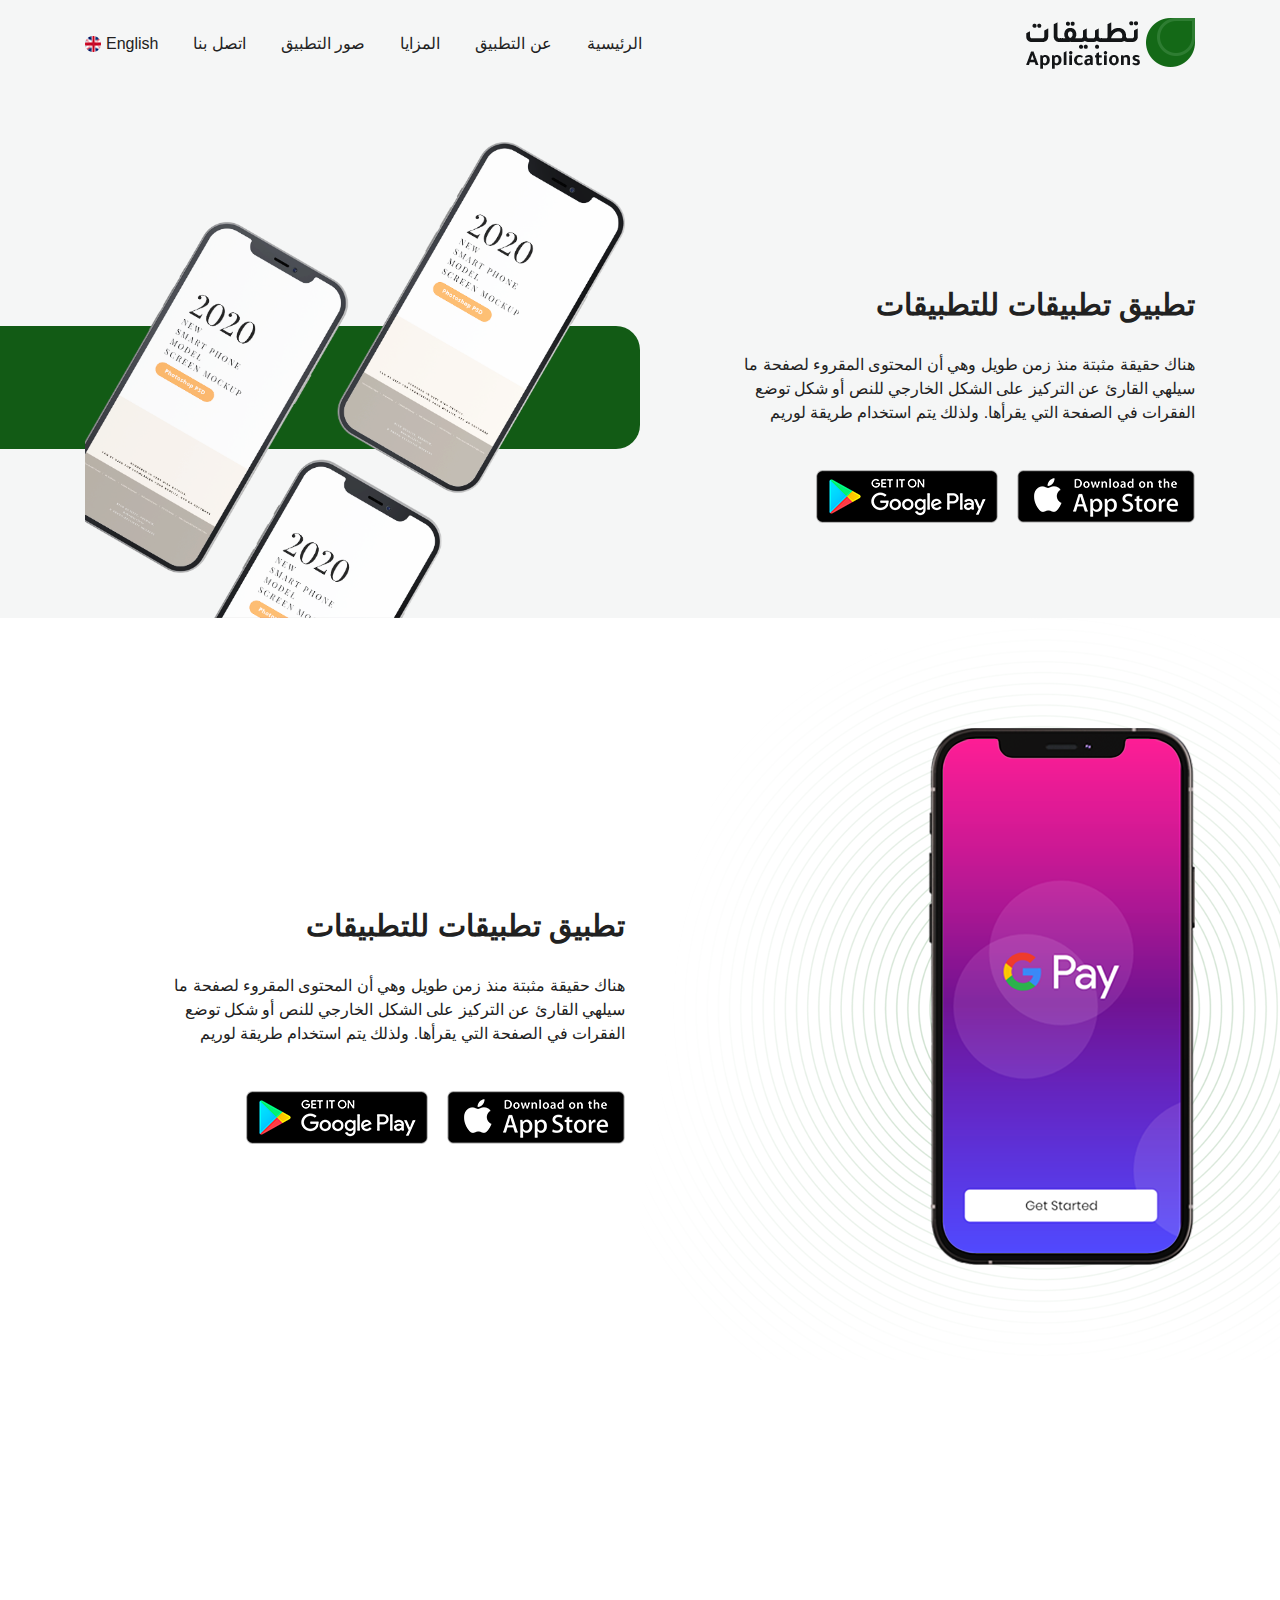
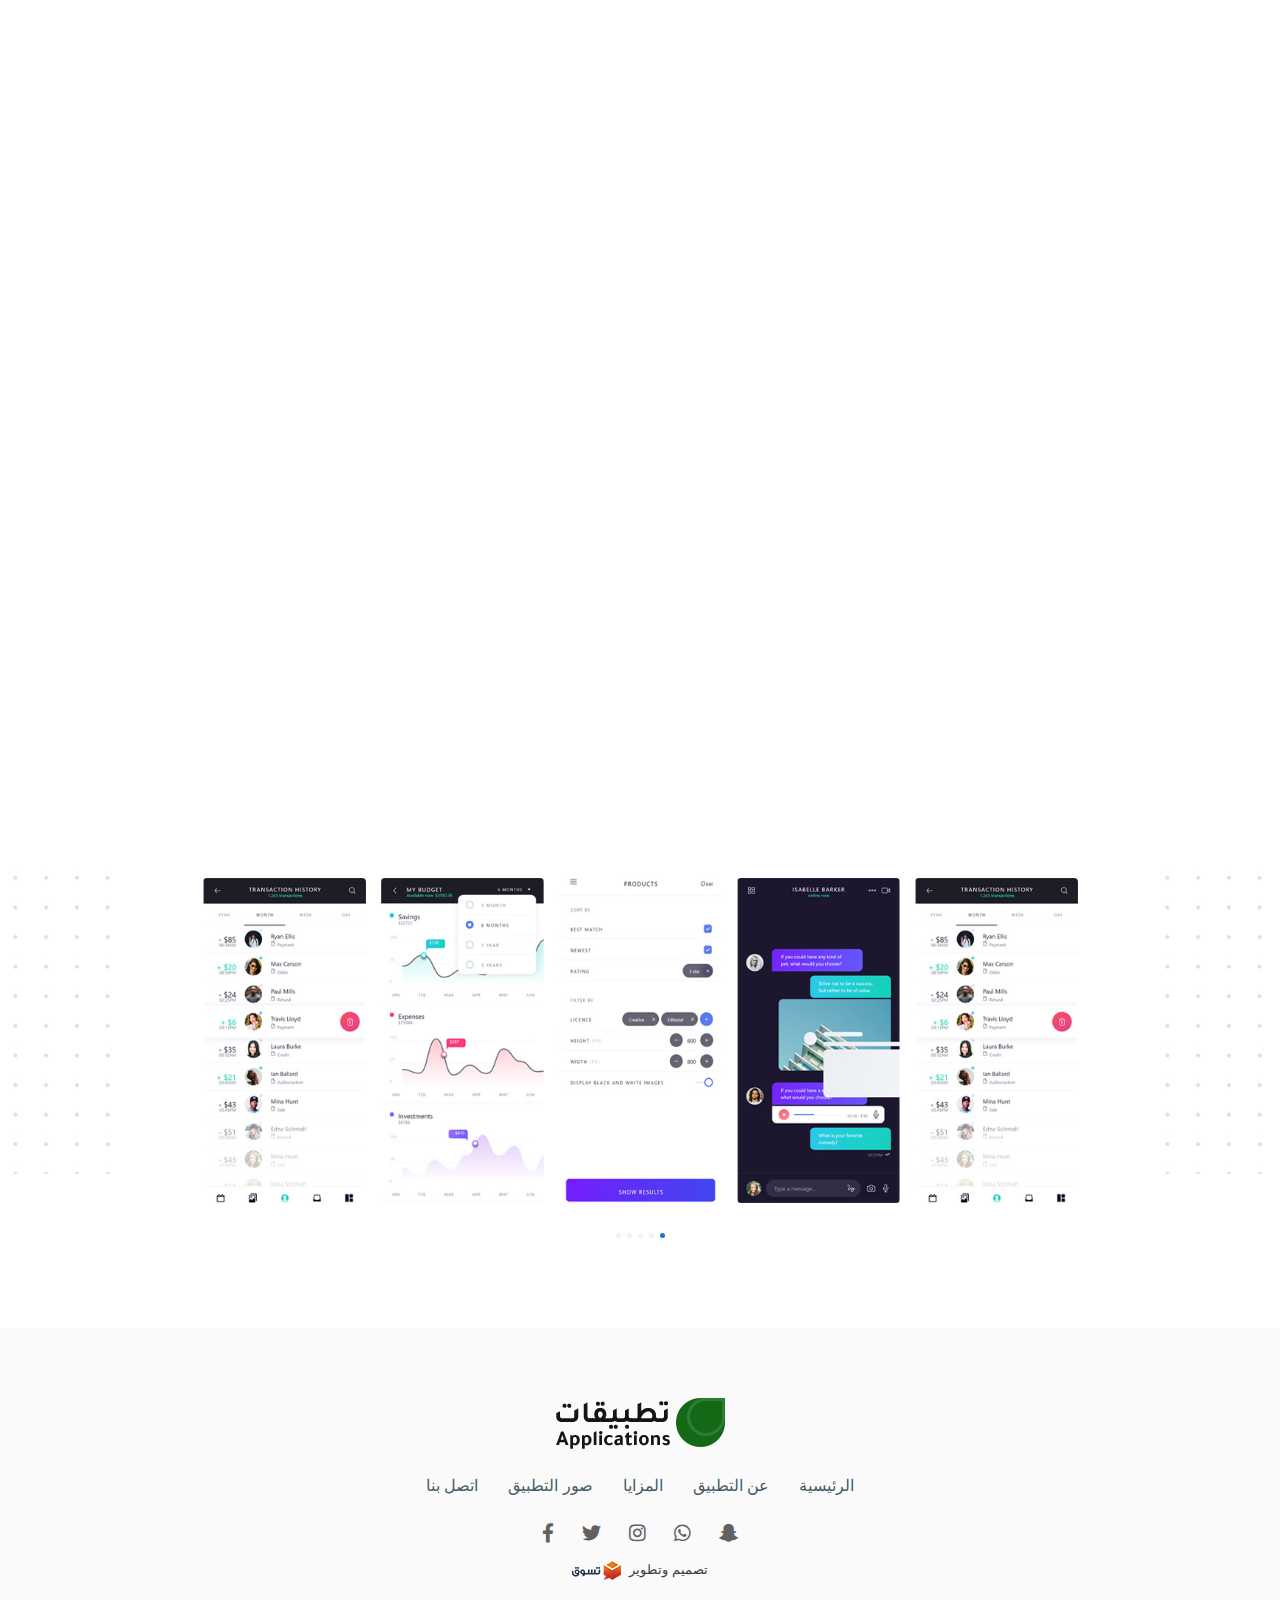
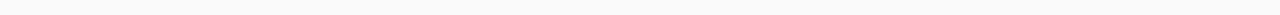
==== commit f987d941: "modify css" ====
--- a/index.html
+++ b/index.html
@@ -65,34 +65,21 @@
                             </li> 
                             <li>
                                 <div class="lang-section">
+                                    <a class="cat-drop" href="index-en.html">English</a>
                                     <img src="images/lang-en.png" alt="lang-img">
-                                    <div class="dropdown">
-                                        <span class="lang-word chevron-down">EN</span>
-                                        <div class="dropdown-content">
-                                            <a class="cat-drop" href="index-en.html">English</a>
-                                            <a class="cat-drop" href="index.html">العربيه</a>
-                                        </div>
-                                    </div>
                                 </div>
                             </li>
                         </ul>
                     </div>
                     <div class="header-icons">
-                        <div class="lang-section">
-                            <img src="images/lang-en.png" alt="lang-img">
-                            <div class="dropdown">
-                                <span class="lang-word chevron-down">EN</span>
-                                <div class="dropdown-content">
-                                    <a class="cat-drop" href="index-en.html">English</a>
-                                    <a class="cat-drop" href="index.html">العربيه</a>
-                                </div>
-                            </div>
-                        </div>
                         <div class="show-icons">
                             <a class="menu-bars fixall" id="menu-id" href="#!">
                                 <i class="fas fa-bars"></i>
-                                القائمة
-                            </a>
+                            </a>
+                        </div>
+                        <div class="lang-section">
+                            <a class="cat-drop" href="index-en.html">English</a>
+                            <img src="images/lang-en.png" alt="lang-img">
                         </div>
                     </div>
                 </div>
@@ -105,9 +92,9 @@
         <div class="container">
             <div class="main-cont">
                 <div class="row">
-                    <div class="col-lg-5 col-md-12">
+                    <div class="col-lg-6 col-md-12 order-lg-1 order-2">
                         <div class="main-content">
-                            <h2 class="main-head">
+                            <h2 class="main-head d-lg-block d-none">
                                 تطبيق تطبيقات للتطبيقات
                             </h2>
                             <p class="main-pargh">
@@ -123,7 +110,10 @@
                             </div>
                         </div>
                     </div>
-                    <div class="col-lg-7 col-md-12">
+                    <div class="col-lg-6 col-md-12 order-lg-2 order-1">
+                        <h2 class="main-head d-lg-none d-block">
+                            تطبيق تطبيقات للتطبيقات
+                        </h2>
                         <div class="main-phone">
                             <img src="images/phone.png" class="img-fluid" alt="">
                         </div>
@@ -139,13 +129,16 @@
             <div class="about-cont">
                 <div class="row">
                     <div class="col-lg-6 col-md-12">
+                        <h2 class="about-head d-lg-none d-block">
+                            تطبيق تطبيقات للتطبيقات
+                        </h2>
                         <div class="about-phone">
                             <img src="images/phone-2.png" class="img-fluid" alt="">
                         </div>
                     </div>
                     <div class="col-lg-6 col-md-12">
                         <div class="about-content">
-                            <h2 class="about-head">
+                            <h2 class="about-head d-lg-block d-none">
                                 تطبيق تطبيقات للتطبيقات
                             </h2>
                             <p class="about-pargh">
@@ -153,10 +146,10 @@
                             </p>
                             <div class="about-download">
                                 <a href="#" class="about-link">
-                                    <img src="images/download-01.png" class="img-fluid" alt="">
+                                    <img src="images/download-1.png" class="img-fluid" alt="">
                                 </a>
                                 <a href="#" class="about-link">
-                                    <img src="images/download-02.png" class="img-fluid" alt="">
+                                    <img src="images/download-2.png" class="img-fluid" alt="">
                                 </a>
                             </div>
                         </div>
@@ -175,86 +168,72 @@
                 </h2>
             </div>
             <div class="features">
-                <div class="features-div">
-                    <div class="features-cont">
-                        <div class="features-slidess">
-                            <div class="features-box">
-                                <div class="icon-cont">
-                                    <i class="fas fa-layer-group features-icon"></i>
-                                </div>
-                                <div class="features-content">
-                                    <h5 class="features-h">سريع ومحسن</h5>
-                                    <span class="features-span">هناك حقيقة مثبتة منذ زمن طويل وهي أن المحتوى المقروء لصفحة
-                                    ما سيلهي القارئ عن التركيز على الشكل الخارجي للنص أو شكل توضع
-                                    </span> 
-                                </div>             
-                            </div>
-                        </div>
-                        <div class="features-slidess">
-                            <div class="features-box">
-                                <div class="icon-cont">
-                                    <i class="fas fa-layer-group features-icon"></i>
-                                </div>
-                                <div class="features-content">
-                                    <h5 class="features-h">سريع ومحسن</h5>
-                                    <span class="features-span">هناك حقيقة مثبتة منذ زمن طويل وهي أن المحتوى المقروء لصفحة
-                                    ما سيلهي القارئ عن التركيز على الشكل الخارجي للنص أو شكل توضع
-                                    </span> 
-                                </div>             
-                            </div>
-                        </div>
-                        <div class="features-slidess">
-                            <div class="features-box">
-                                <div class="icon-cont">
-                                    <i class="fas fa-paint-brush features-icon"></i>
-                                </div>
-                                <div class="features-content">
-                                    <h5 class="features-h">سريع ومحسن</h5>
-                                    <span class="features-span">هناك حقيقة مثبتة منذ زمن طويل وهي أن المحتوى المقروء لصفحة
-                                    ما سيلهي القارئ عن التركيز على الشكل الخارجي للنص أو شكل توضع
-                                    </span> 
-                                </div>             
-                            </div>
-                        </div>
-                        <div class="features-slidess">
-                            <div class="features-box">
-                                <div class="icon-cont">
-                                    <i class="fas fa-paint-brush features-icon"></i>
-                                </div>
-                                <div class="features-content">
-                                    <h5 class="features-h">سريع ومحسن</h5>
-                                    <span class="features-span">هناك حقيقة مثبتة منذ زمن طويل وهي أن المحتوى المقروء لصفحة
-                                    ما سيلهي القارئ عن التركيز على الشكل الخارجي للنص أو شكل توضع
-                                    </span> 
-                                </div>             
-                            </div>
-                        </div>
-                        <div class="features-slidess">
-                            <div class="features-box">
-                                <div class="icon-cont">
-                                    <i class="fas fa-headset features-icon"></i>
-                                </div>
-                                <div class="features-content">
-                                    <h5 class="features-h">سريع ومحسن</h5>
-                                    <span class="features-span">هناك حقيقة مثبتة منذ زمن طويل وهي أن المحتوى المقروء لصفحة
-                                    ما سيلهي القارئ عن التركيز على الشكل الخارجي للنص أو شكل توضع
-                                    </span> 
-                                </div>             
-                            </div>
-                        </div>
-                        <div class="features-slidess">
-                            <div class="features-box">
-                                <div class="icon-cont">
-                                    <i class="fas fa-headset features-icon"></i>
-                                </div>
-                                <div class="features-content">
-                                    <h5 class="features-h">سريع ومحسن</h5>
-                                    <span class="features-span">هناك حقيقة مثبتة منذ زمن طويل وهي أن المحتوى المقروء لصفحة
-                                    ما سيلهي القارئ عن التركيز على الشكل الخارجي للنص أو شكل توضع
-                                    </span> 
-                                </div>             
-                            </div>
-                        </div>
+                <div class="features-cont">
+                    <div class="features-box">
+                        <div class="icon-cont">
+                            <i class="fas fa-layer-group features-icon"></i>
+                        </div>
+                        <div class="features-content">
+                            <h5 class="features-h">سريع ومحسن</h5>
+                            <span class="features-span">هناك حقيقة مثبتة منذ زمن طويل وهي أن المحتوى المقروء لصفحة
+                            ما سيلهي القارئ عن التركيز على الشكل الخارجي للنص أو شكل توضع
+                            </span> 
+                        </div>             
+                    </div>
+                    <div class="features-box">
+                        <div class="icon-cont">
+                            <i class="fas fa-layer-group features-icon"></i>
+                        </div>
+                        <div class="features-content">
+                            <h5 class="features-h">سريع ومحسن</h5>
+                            <span class="features-span">هناك حقيقة مثبتة منذ زمن طويل وهي أن المحتوى المقروء لصفحة
+                            ما سيلهي القارئ عن التركيز على الشكل الخارجي للنص أو شكل توضع
+                            </span> 
+                        </div>             
+                    </div>
+                    <div class="features-box">
+                        <div class="icon-cont">
+                            <i class="fas fa-paint-brush features-icon"></i>
+                        </div>
+                        <div class="features-content">
+                            <h5 class="features-h">سريع ومحسن</h5>
+                            <span class="features-span">هناك حقيقة مثبتة منذ زمن طويل وهي أن المحتوى المقروء لصفحة
+                            ما سيلهي القارئ عن التركيز على الشكل الخارجي للنص أو شكل توضع
+                            </span> 
+                        </div>             
+                    </div>
+                    <div class="features-box">
+                        <div class="icon-cont">
+                            <i class="fas fa-paint-brush features-icon"></i>
+                        </div>
+                        <div class="features-content">
+                            <h5 class="features-h">سريع ومحسن</h5>
+                            <span class="features-span">هناك حقيقة مثبتة منذ زمن طويل وهي أن المحتوى المقروء لصفحة
+                            ما سيلهي القارئ عن التركيز على الشكل الخارجي للنص أو شكل توضع
+                            </span> 
+                        </div>             
+                    </div>
+                    <div class="features-box">
+                        <div class="icon-cont">
+                            <i class="fas fa-headset features-icon"></i>
+                        </div>
+                        <div class="features-content">
+                            <h5 class="features-h">سريع ومحسن</h5>
+                            <span class="features-span">هناك حقيقة مثبتة منذ زمن طويل وهي أن المحتوى المقروء لصفحة
+                            ما سيلهي القارئ عن التركيز على الشكل الخارجي للنص أو شكل توضع
+                            </span> 
+                        </div>             
+                    </div>
+                    <div class="features-box">
+                        <div class="icon-cont">
+                            <i class="fas fa-headset features-icon"></i>
+                        </div>
+                        <div class="features-content">
+                            <h5 class="features-h">سريع ومحسن</h5>
+                            <span class="features-span">هناك حقيقة مثبتة منذ زمن طويل وهي أن المحتوى المقروء لصفحة
+                            ما سيلهي القارئ عن التركيز على الشكل الخارجي للنص أو شكل توضع
+                            </span> 
+                        </div>             
                     </div>
                 </div>
             </div>
@@ -270,10 +249,10 @@
                 </h2>
                 <div class="download-btn">
                     <a href="#" class="download-link">
-                        <img src="images/download-03.png" class="img-fluid" alt="">
+                        <img src="images/download-1.png" class="img-fluid" alt="">
                     </a>
                     <a href="#" class="download-link">
-                        <img src="images/download-04.png" class="img-fluid" alt="">
+                        <img src="images/download-1.png" class="img-fluid" alt="">
                     </a>
                 </div>
             </div>
@@ -285,47 +264,62 @@
         <div class="container">
             <div class="screen-title wow fadeInDown" wow-data-delay="5s">
                 <h3 class="screen-head">واجهات التطبيق</h3>
-                <p class="screen-pargh">
-                    هناك حقيقة مثبتة منذ زمن طويل وهي أن المحتوى المقروء لصفحة ما سيلهي القارئ عن التركيز على الشكل الخارجي للنص أو شكل توضع
-                </p>
             </div>
             <div class="screen-slider">
                 <div class="swiper-container">
                     <div class="swiper-wrapper">
                         <div class="swiper-slide">
                             <div class="screen">
-                                <img src="images/phone-slider.png" class="img-fluid"> 
+                                <a class="gellary-link" data-fancybox="gallery" href="images/slider/01.jpg" class="img-fluid">
+                                    <figure class="gallery-figure">
+                                        <img class="gallery-img" alt="image1" src="images/slider/01.jpg" class="img-fluid">
+                                    </figure>
+                                </a>
                             </div>   
                         </div>
                         <div class="swiper-slide">
                             <div class="screen">
-                                <img src="images/phone-slider-02.png" class="img-fluid"> 
+                                <a class="gellary-link" data-fancybox="gallery" href="images/slider/02.jpg" class="img-fluid">
+                                    <figure class="gallery-figure">
+                                        <img class="gallery-img" alt="image1" src="images/slider/02.jpg" class="img-fluid">
+                                    </figure>
+                                </a>
                             </div>   
                         </div>
                         <div class="swiper-slide">
                             <div class="screen">
-                                <img src="images/phone-slider-03.png" class="img-fluid">  
+                                <a class="gellary-link" data-fancybox="gallery" href="images/slider/03.jpg" class="img-fluid">
+                                    <figure class="gallery-figure">
+                                        <img class="gallery-img" alt="image1" src="images/slider/03.jpg" class="img-fluid">
+                                    </figure>
+                                </a>   
                             </div>   
                         </div>
                         <div class="swiper-slide">
                             <div class="screen">
-                                <img src="images/phone-slider.png" class="img-fluid"> 
+                                <a class="gellary-link" data-fancybox="gallery" href="images/slider/04.jpg" class="img-fluid">
+                                    <figure class="gallery-figure">
+                                        <img class="gallery-img" alt="image1" src="images/slider/04.jpg" class="img-fluid">
+                                    </figure>
+                                </a> 
                             </div>   
                         </div>
                         <div class="swiper-slide">
                             <div class="screen">
-                                <img src="images/phone-slider.png" class="img-fluid">  
+                                <a class="gellary-link" data-fancybox="gallery" href="images/slider/01.jpg" class="img-fluid">
+                                    <figure class="gallery-figure">
+                                        <img class="gallery-img" alt="image1" src="images/slider/01.jpg" class="img-fluid">
+                                    </figure>
+                                </a>   
                             </div>   
                         </div>
                     </div>
                 </div>
-                <div class="swiper-btn-prev swiper-btn"><i class="fas fa-chevron-right"></i></div>
-                <div class="swiper-btn-next swiper-btn"><i class="fas fa-chevron-left"></i></div>
-                <img src="images/Layer 1.png" alt="" class="float-img">
+                <div class="swiper-pagination"></div>
             </div>
         </div>
     </section> 
-    <!-- product slider -->
+    <!-- screen slider -->
     <!-- footer section -->
     <footer id="footer">
         <div class="container">
--- a/css/style.css
+++ b/css/style.css
@@ -32,84 +32,7 @@
     background: #212121; 
   }
   /*                          header section                     */
-  /*                          dropdown                            */
-.dropdown {
-    position: relative;
-    display: inline-block;
-    transition: all 0.3s ease-in-out;
-}
-  
-  /* Dropdown Content (Hidden by Default) */
-  .dropdown-content {
-    /* display: none; */
-    visibility: hidden;
-    opacity: 0;
-    position: absolute;
-    background-color: #fff;
-    color: #424242;
-    text-align: center;
-    min-width: 120px;
-    box-shadow: 0px 0px 7px 0px rgba(0, 0, 0, 0.11);
-    border-radius: 13px;
-    z-index: 5;
-    top: 35px;
-    left: 50%;
-    transform: translateX(-50%);
-    padding: 4px 0 4px;
-    transition: all 0.3s ease-in-out;
-}
-
-.dropdown-content::before {
-    content: '';
-    display: block;
-    width: 0;
-    height: 0;
-    border-left: 8px solid transparent;
-    border-right: 8px solid transparent;
-    border-bottom: 8px solid #fff;
-    position: absolute;
-    top: -8px;
-    left: 50%;
-    transform: translateX(-50%);
-    transition: 0.3s;
-    opacity: 1;
-}  
-/* Links inside the dropdown */
-.nav-header .dropdown-content a,
-.dropdown-content a {
-    color: #616161;
-    padding: 4px 0 4px;
-    text-decoration: none;
-    display: block;
-    font-weight: 500;
-    font-size: 14px;   
-    transition: all .3s ease-in-out;
-}
-.nav-header .dropdown-content a:hover,
-.dropdown-content a:hover{
-    color: #b09f40;
-} 
-
-
-  /* Show the dropdown menu on hover */
-.dropdown:hover .dropdown-content {
-    /* display: block; */
-    visibility: visible;
-    opacity: 1;    
-}
-.chevron-down{
-    /* line-height: 38px;also height of div */
-    color: #212121;
-    cursor: pointer;
-    transition: all 0.3s ease-in-out;
-}
-
-/*                          dropdown                            */
 /*top header*/
-header {
-    /* position: relative; */
-    /* margin-bottom: 78px; */
-}
 .top-header {
     /* position: absolute;
     top: 0;
@@ -160,7 +83,7 @@
 }
 .nav-header li a{
     color: #212121;
-    font-size: 19px;
+    font-size: 16px;
     font-weight: 500;
     text-transform: capitalize;
     transition: all 0.3s ease-in-out;
@@ -196,13 +119,13 @@
     justify-content: space-between;
     padding: 0 15px;
 }
-.lang-section .lang-word{
+.lang-section a{
     color: #212121;
-    font-size: 19px;
+    font-size: 16px;
     font-weight: 500;
     transition: all 0.3s ease-in-out;
 }
-.lang-section .lang-word:hover{
+.lang-section a:hover{
     color: #b09f40;
 }
 .lang-section{
@@ -210,7 +133,7 @@
     align-items: center;
 }
 .lang-section img{
-    margin-inline-end: 5px;
+    margin-inline-start: 5px;
 }
 /*                          header section                     */
 /*                           main                   */
@@ -225,7 +148,7 @@
     position: absolute;
     top: 45%;
     left: 0;
-    width: 58%;
+    width: 50%;
     height: 123px;
     border-top-right-radius: 24px;
     border-bottom-right-radius: 24px;
@@ -263,7 +186,7 @@
     display: inline-flex;
 }
 .main-link:first-of-type{
-    margin-inline-end: 10px;
+    margin-inline-end: 15px;
 }
 html[dir=ltr] .main-phone img{
     transform: scaleX(-1);
@@ -322,7 +245,7 @@
     display: inline-flex;
 }
 .about-link:first-of-type{
-    margin-inline-end: 10px;
+    margin-inline-end: 15px;
 }
 /*                          about-section                             */
 /*                         feature section                    */
@@ -344,9 +267,6 @@
     display: grid;
     gap: 30px;
     grid-template-columns: repeat(2, 1fr);
-}
-.features-div{
-    height: 100%;
 }
 .features-box{
     display: flex;
@@ -398,7 +318,7 @@
     align-items: flex-start;
 }
 .features-box .features-h{
-    font-size: 24px;
+    font-size: 20px;
     font-weight: 500;
     text-transform: capitalize;
     color: #212121;
@@ -413,47 +333,6 @@
 }
 .feature-section {
     position: relative;
-}
-.feature-section .swiper-pagination {
-    position: relative;
-    width: 100%;
-    bottom: auto;
-    -webkit-box-align: center;
-    -ms-flex-align: center;
-    align-items: center;
-    -webkit-box-pack: center;
-    -ms-flex-pack: center;
-    justify-content: center;
-    margin-top: 30px;
-}
-  
-  @media (max-width: 991px) {
-    .feature-section .swiper-pagination {
-      display: -webkit-box;
-      display: -ms-flexbox;
-      display: flex;
-    }
-  }
-  
-.feature-section .swiper-pagination .swiper-pagination-bullet {
-    width: 5px;
-    height: 5px;
-    background-color: #fff;
-    /* opacity: 0.5; */
-    margin: 0 3px;
-    -webkit-transition: all 0.3s ease-in-out;
-    transition: all 0.3s ease-in-out;
-    outline: none !important;
-    border-radius: 50%;
-}
-  
-.feature-section .swiper-pagination .swiper-pagination-bullet:hover {
-    background-color: #b09f40;
-}
-  
-.feature-section .swiper-pagination .swiper-pagination-bullet.swiper-pagination-bullet-active {
-    background-color: #b09f40;
-    opacity: 1;
 }
 /*                         feature section                    */
 /*                     download-section                     */
@@ -478,31 +357,19 @@
     display: inline-flex;
 }
 .download-link:first-of-type{
-    margin-inline-end: 10px;
+    margin-inline-end: 15px;
 }
 @media (max-width: 992px) {
     .download-h{
         font-size: 22px;
     }
-    .download-link:first-of-type{
-        margin-bottom: 10px;
-    }
 }
 /*                     download-section                     */
 /*                            screen section                           */
 .screen-section{
     position: relative;
     text-align: center;
-    margin-bottom: 160px;
-}
-.float-img {
-    position: absolute;
-    top: 50.9%;
-    left: 50.3%;
-    transform: translate(-50%, -50%);
-    width: 18.4%;
-    height: 108%;
-    z-index: 99;
+    margin-bottom: 90px;
 }
 @media (min-width: 992px) {
     .screen-section .swiper-container{
@@ -533,7 +400,7 @@
 }
 .screen-title{
     padding: 0 28%;
-    margin-bottom: 25px;
+    margin-bottom: 30px;
 }
 .screen-head {
     text-align: center;
@@ -541,20 +408,44 @@
     font-weight: 700;
     font-size: 30px;
     color: #212121;
-    margin-bottom: 30px;
-}
-.screen-pargh{
-    font-weight: 400;
-    font-size: 16px;
-    color: #757575;
+}
+.screen-slider {
+    position: relative;
+}
+.screen {
+    overflow: hidden;
+    width: 100%;
+    border-radius: 4px;
+    -webkit-transition: all 0.3s ease-in-out;
+    transition: all 0.3s ease-in-out;
+}
+.gellary-link{
+    display: block;
+}
+.gallery-figure{
+    overflow: hidden;
+    padding-top: 199.5%;
+    background: white;
+    position: relative;
     margin-bottom: 0;
 }
-.screen-slider {
-    position: relative;
-}
-.screen {
-    display: -webkit-box;
-    display: -ms-flexbox;
+.screen .gallery-img{
+    position: absolute;
+    top: 0;
+    left: 0;
+    width: 100%;
+    height: 100%;
+    -webkit-transition: all 0.3s ease-in-out;
+    transition: all 0.3s ease-in-out;
+}
+.screen-section .screen:hover img{
+    -webkit-transform: scale(1.05);
+            transform: scale(1.05);
+}
+.screen-slider .swiper-pagination {
+    position: relative;
+    width: 100%;
+    bottom: auto;
     display: flex;
     -webkit-box-align: center;
     -ms-flex-align: center;
@@ -562,82 +453,36 @@
     -webkit-box-pack: center;
     -ms-flex-pack: center;
     justify-content: center;
-    overflow: hidden;
-    width: 100%;
-    border-radius: 4px;
-}
-.screen img{
-    width: 100%;
+    margin-top: 30px;
+}
+  
+  @media (max-width: 991px) {
+    .screen-slider .swiper-pagination {
+      display: -webkit-box;
+      display: -ms-flexbox;
+      display: flex;
+    }
+  }
+  
+.screen-slider .swiper-pagination .swiper-pagination-bullet {
+    width: 5px;
+    height: 5px;
+    background-color: #bdbdbd;
+    /* opacity: 0.5; */
+    margin: 0 3px;
     -webkit-transition: all 0.3s ease-in-out;
     transition: all 0.3s ease-in-out;
-}
-.screen-section .swiper-slide .screen{
-    opacity: 0.5;
-    filter: grayscale(1);
-    filter: invert(0%) sepia(3%) saturate(3%) hue-rotate(314deg) brightness(50%) contrast(96%);
-    /* -webkit-transform: scale(.8);
-            transform: scale(.8); */
-    transition: all .3s ease-in-out;
-}
-.screen-section .swiper-slide-active .screen{
-    /* -webkit-transform: scale(1);
-            transform: scale(1); */
+    outline: none !important;
+    border-radius: 50%;
+}
+  
+.screen-slider .swiper-pagination .swiper-pagination-bullet:hover {
+    background-color: #1976d2;
+}
+  
+.screen-slider .swiper-pagination .swiper-pagination-bullet.swiper-pagination-bullet-active {
+    background-color: #1976d2;
     opacity: 1;
-    filter: grayscale(0);
-}
-.screen-section .swiper-slide-next,
-.screen-section .swiper-slide-prev{
-    /* -webkit-transform: scale(.9);
-            transform: scale(.9); */
-}
-.screen-section .swiper-slide:hover {
-    -webkit-transform: scale(1);
-            transform: scale(1);
-}
-
-.screen-section .swiper-btn {
-    position: absolute;
-    z-index: 1;
-    bottom: -20%;
-    width: 40px;
-    height: 40px; 
-    background-color: #fff;
-    border-radius: 50%;
-    box-shadow: 0px 0px 7px 0px rgba(0, 0, 0, 0.11);
-    display: -webkit-box;
-    display: -ms-flexbox;
-    display: flex;
-    -webkit-box-align: center;
-    -ms-flex-align: center;
-    align-items: center;
-    -webkit-box-pack: center;
-    -ms-flex-pack: center;
-    justify-content: center;
-    font-size: 17px;
-    color: #2e7d32;
-    -webkit-transition: all 0.3s ease-in-out;
-    transition: all 0.3s ease-in-out;
-}
-  
-/* @media (min-width: 1320px) {
-    .screen-section .swiper-btn {
-        display: -webkit-box;
-        display: -ms-flexbox;
-        display: flex;
-    }
-} */
-  
-.swiper-btn:hover {
-    color: #fff;
-    background-color: #b09f40;
-}
-  
-.swiper-btn.swiper-btn-next {
-    right: 50%;
-}
-  
-.swiper-btn.swiper-btn-prev {
-    left: 51%;
 }
 /*                             screen section                          */ 
 /*                                   footer                            */
@@ -676,7 +521,7 @@
     text-decoration: none;
     text-transform: capitalize;
     font-weight: 400;
-    font-size: 14px;
+    font-size: 16px;
     color: #455a64;
     transition: all .3s ease-in-out;
 }
@@ -735,14 +580,7 @@
 /*                                   footer                            */
 
 /*                                    media query                                    */
-@media (max-width: 1199px){
-    .screen img{
-        width: 220px;
-    }
-    .float-img{
-        width: 202px;
-    }
-}    
+    
 @media (max-width: 991px){
     /*                    menu in phone size                      */
     .dropdown,
@@ -750,12 +588,9 @@
         transition: none;
     }
     .lang-section{
-        margin-inline-end: 15px;
+        margin-inline-start: 15px;
         display: flex;
         align-items: center;
-    }
-    .lang-section img{
-        margin-inline-end: 5px;
     }
     .header-icons{
         display: -webkit-box;
@@ -796,9 +631,9 @@
         padding: 30px 15px;
         padding-top: 0;
         left: -200%;
-        top: 0;
+        top: -200%;
         bottom: 0;
-        width: 90%;
+        width: 80%;
         height: 100%;
         background-color: #fff;
         transition: .4s;
@@ -812,6 +647,7 @@
     }
     .reset-left {
         left: 0;
+        top: 0;
     }
     html[dir=rtl] 
     .reset-left {
@@ -881,6 +717,9 @@
     main::after{
         display: none;
     }
+    .main-cont{
+        padding-top: 20px;
+    }
     .main-content{
         margin-bottom: 30px;
         text-align: center;
@@ -889,15 +728,22 @@
     .main-pargh{
         padding-inline-end: 0;
     }
-    /* .main-link:first-of-type{
-        margin-inline-end: 0;
-        margin-bottom: 10px;
-    } */
+    .main-head {
+        text-align: center;
+        font-size: 24px;
+    }
     .main-phone{
         text-align: center;
     }
+    .main-download{
+        display: flex;
+        justify-content: center;
+    }
     /*                               main                               */
     /*                               about                               */
+    .about-section{
+        padding: 60px 0;
+    }
     .about-phone{
         text-align: center;
         margin-bottom: 30px;
@@ -907,10 +753,18 @@
     }
     .about-content{
         text-align: center;
-        padding-top: 60px;
+        padding-top: 30px;
+    }
+    .about-head {
+        text-align: center;
+        font-size: 24px;
     }
     .about-pargh{
         padding-inline-end: 0;
+    }
+    .about-download {
+        display: flex;
+        justify-content: center;
     }
     /*                               about                               */
     .download-section{
@@ -922,6 +776,9 @@
     }
     .features-title{
         padding: 0;
+    }
+    .features-cont{
+        gap: 15px;
     }
     .features-box{
         flex-direction: column;
@@ -931,6 +788,7 @@
     }
     .features-box .icon-cont{
         margin-inline-end: 0;
+        margin-bottom: 10px;
     }
     .features-content{
         align-items: center;
@@ -944,13 +802,22 @@
 
     /*                               features                               */
     /*                            download section                           */
-    .download-link:first-of-type {
-        margin-inline-end: 0;
+    .downlaod-cont{
+        flex-direction: column;
+    }
+    .download-btn{
+        display: flex;
+        justify-content: center;
+    }
+    .download-h{
+        margin-bottom: 15px;
+        text-align: center;
+        font-size: 20px;
     }
     /*                             download section                          */
     /*                               screen                              */
     .screen-section{
-        margin-bottom: 120px;
+        margin-bottom: 60px;
     }
     .screen-title{
         padding: 0;
@@ -958,12 +825,6 @@
     .screen-section::before,
     .screen-section::after{
         display: none;
-    }
-    .screen img{
-        width: 220px;
-    }
-    .float-img{
-        width: 274px;
     }
     /*                               screen                              */
     /*                               footer                              */
@@ -971,45 +832,8 @@
         padding: 50px 0 30px;
     }
     /*                               footer                              */
-} 
-@media (max-width: 400px){
-    .main-link:first-of-type{
-        margin-inline-end: 0;
-        margin-bottom: 10px;
-    }
-    .about-link:first-of-type{
-        margin-bottom: 10px;
-    }
-
 }   
 @media (max-width: 430px){
-    .downlaod-cont{
-        flex-direction: column;
-    }
-    .download-h{
-        margin-bottom: 15px;
-        text-align: center;
-    }
-    .download-btn{
-        display: flex;
-        justify-content: center;
-    }
-    .download-link{
-        max-width: 140px;
-        height: 100%;
-    }
-    .download-link:first-of-type{
-        margin-inline-end: 10px;
-        margin-bottom: 0;
-    }
-    .about-download{
-        display: flex;
-        justify-content: center;
-    }
-    .about-link{
-        max-width: 140px;
-        height: 100%;
-    }
     .footer-nav{
         flex-direction: column;
         align-items: center;
@@ -1020,6 +844,11 @@
     }
     .footer-list:last-of-type{
         margin-bottom: 0;
+    }
+}
+@media (max-width: 480px){
+    .features-cont{
+        grid-template-columns: repeat(1, 1fr);
     }
 }
 /*                                    media query                                    */
